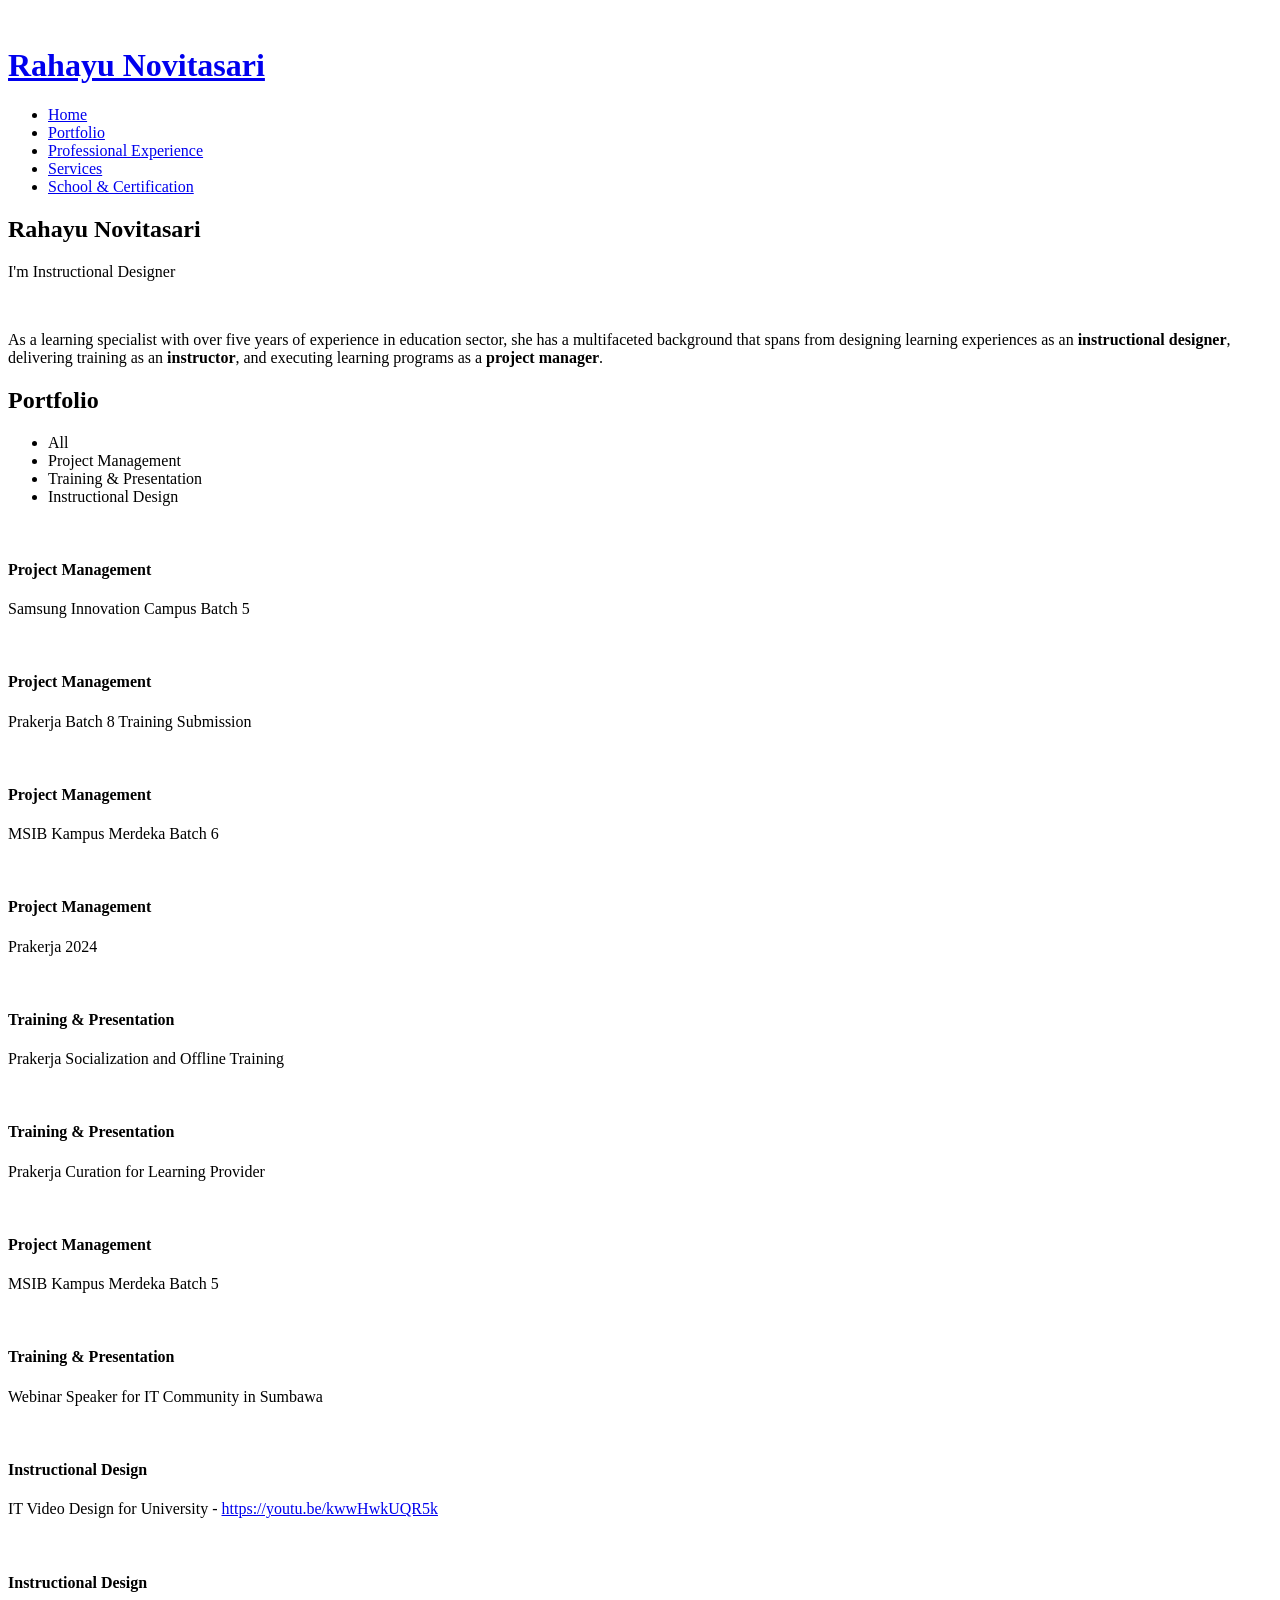
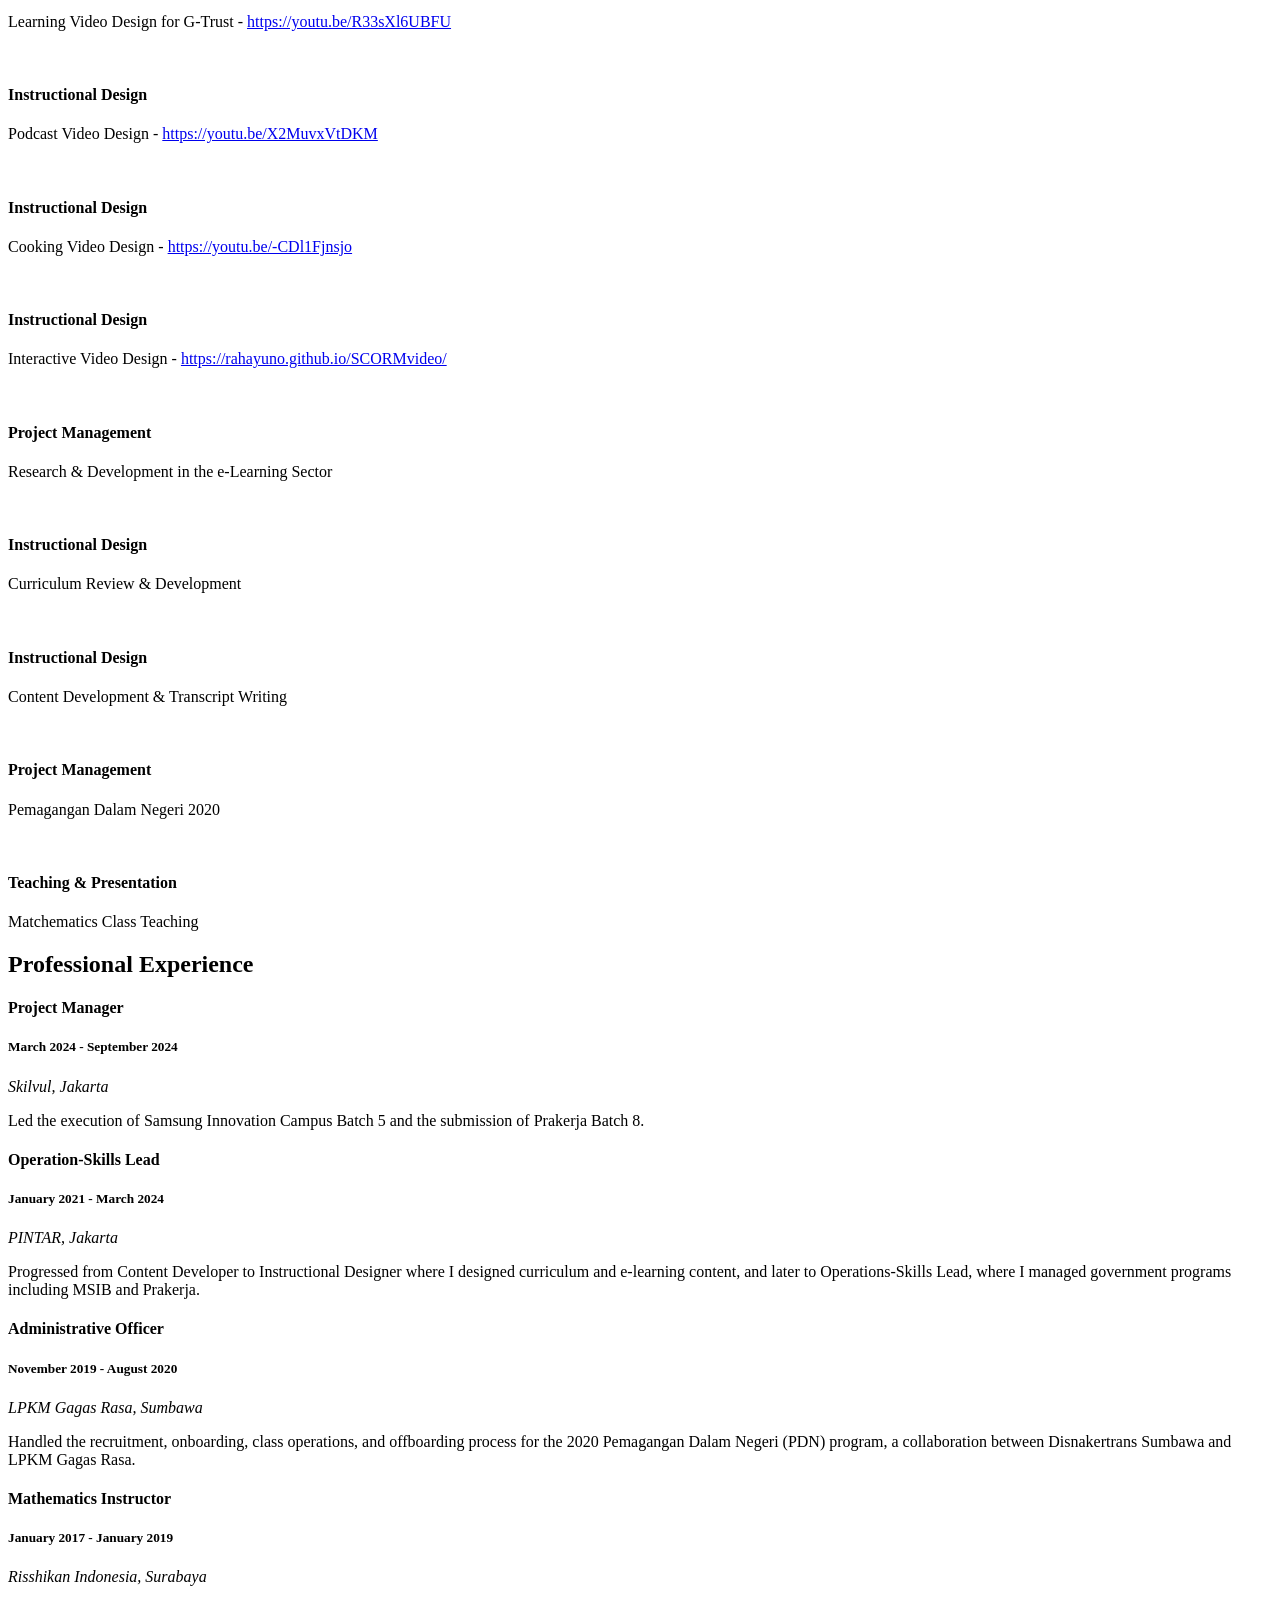
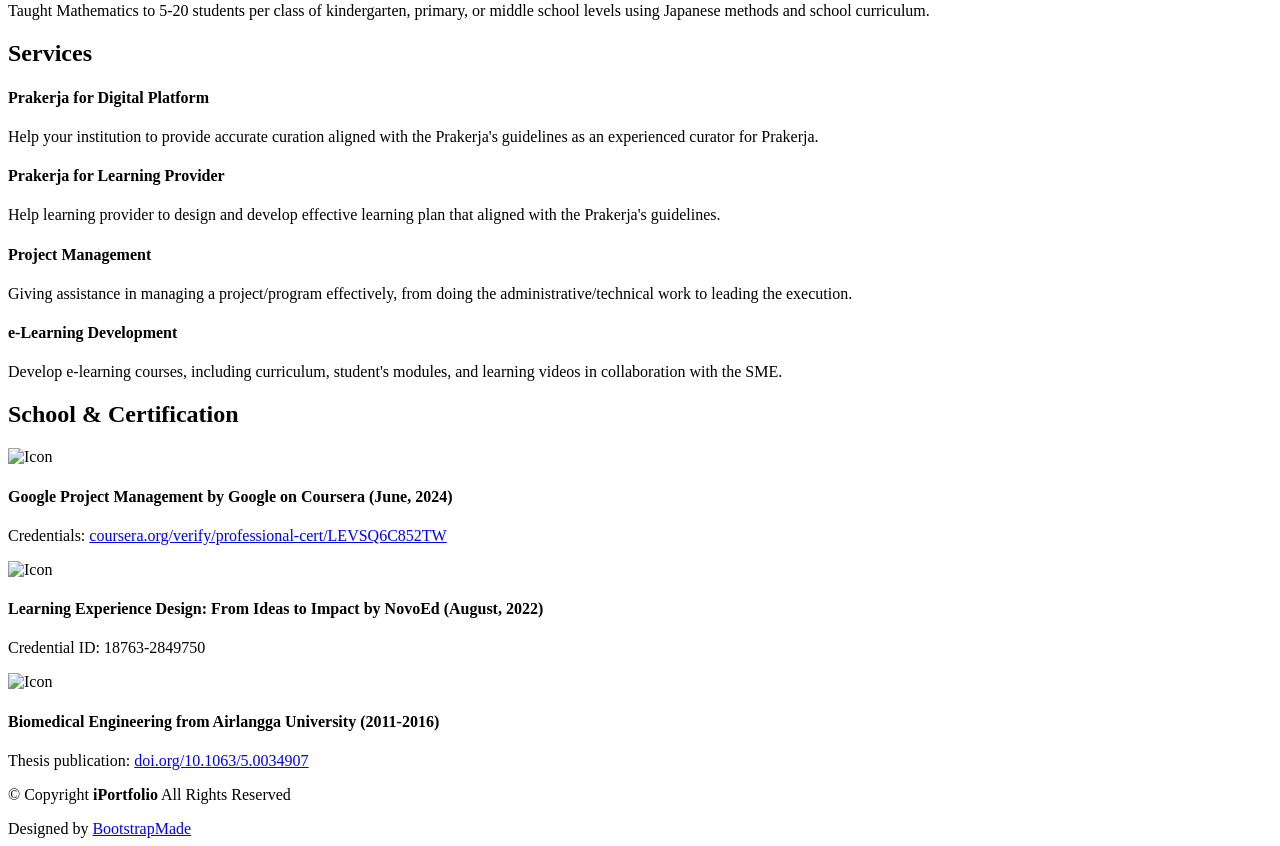
==== index.html @ ce53a134 "Add files via upload" ====
<!DOCTYPE html>
<html lang="en">

<head>
  <meta charset="utf-8">
  <meta content="width=device-width, initial-scale=1.0" name="viewport">
  <title>Portfolio</title>
  <meta content="" name="description">
  <meta content="" name="keywords">

  <!-- Favicons -->
  <link href="assets/img/R.png" rel="icon">
  <!--<link href="assets/img/apple-touch-icon.png" rel="apple-touch-icon">-->

  <!-- Fonts -->
  <link href="https://fonts.googleapis.com" rel="preconnect">
  <link href="https://fonts.gstatic.com" rel="preconnect" crossorigin>
  <link href="https://fonts.googleapis.com/css2?family=Roboto:ital,wght@0,100;0,300;0,400;0,500;0,700;0,900;1,100;1,300;1,400;1,500;1,700;1,900&family=Poppins:ital,wght@0,100;0,200;0,300;0,400;0,500;0,600;0,700;0,800;0,900;1,100;1,200;1,300;1,400;1,500;1,600;1,700;1,800;1,900&family=Raleway:ital,wght@0,100;0,200;0,300;0,400;0,500;0,600;0,700;0,800;0,900;1,100;1,200;1,300;1,400;1,500;1,600;1,700;1,800;1,900&display=swap" rel="stylesheet">

  <!-- Vendor CSS Files -->
  <link href="assets/vendor/bootstrap/css/bootstrap.min.css" rel="stylesheet">
  <link href="assets/vendor/bootstrap-icons/bootstrap-icons.css" rel="stylesheet">
  <link href="assets/vendor/aos/aos.css" rel="stylesheet">
  <link href="assets/vendor/glightbox/css/glightbox.min.css" rel="stylesheet">
  <link href="assets/vendor/swiper/swiper-bundle.min.css" rel="stylesheet">

  <!-- Main CSS File -->
  <link href="assets/css/main.css" rel="stylesheet">

  <!-- =======================================================
  * Template Name: iPortfolio
  * Template URL: https://bootstrapmade.com/iportfolio-bootstrap-portfolio-websites-template/
  * Updated: Jun 29 2024 with Bootstrap v5.3.3
  * Author: BootstrapMade.com
  * License: https://bootstrapmade.com/license/
  ======================================================== -->
</head>

<body class="index-page">

  <header id="header" class="header dark-background d-flex flex-column">
    <i class="header-toggle d-xl-none bi bi-list"></i>

    <div class="profile-img">
      <img src="assets/img/PP.png" alt="" class="img-fluid rounded-circle">
    </div>

    <a href="index.html" class="logo d-flex align-items-center justify-content-center">
      <!-- Uncomment the line below if you also wish to use an image logo -->
      <!-- <img src="assets/img/logo.png" alt=""> -->
      <h1 class="sitename">Rahayu Novitasari</h1>
    </a>

    <div class="social-links text-center">
      <a href="https://www.linkedin.com/in/rahayuno/" class="linkedin" target="_blank"><i class="bi bi-linkedin"></i></a>
      <a href="mailto:rhayunovita@gmail.com" target="_blank" class="google-plus"><i class="bi bi-envelope"></i></a>
      <a href="https://wa.me/6285330031030" target="_blank" class="linkedin"><i class="bi bi-whatsapp"></i></a>
    </div>

    <nav id="navmenu" class="navmenu">
      <ul>
        <li><a href="#hero" class="active"><i class="bi bi-house navicon"></i>Home</a></li>
        <li><a href="#portfolio"><i class="bi bi-images navicon"></i> Portfolio</a></li>
        <li><a href="#experience"><i class="bi bi-file-earmark-text navicon"></i> Professional Experience</a></li>
        <li><a href="#services"><i class="bi bi-hdd-stack navicon"></i> Services</a></li>
        <li><a href="#school"><i class="bi bi-book navicon"></i> School & Certification</a></li>
      </ul>
    </nav>

  </header>

  <main class="main">

    <!-- Hero Section -->
    <section id="hero" class="hero section light-background">

      <!--<img src="assets/img/hero-bg.jpg" alt="" data-aos="fade-in" class="">-->

      <div class="container" data-aos="fade-up" data-aos-delay="100">
        <h2>Rahayu Novitasari</h2>
        <p>I'm <span class="typed" data-typed-items="Instructional Designer, Instructor, Project Manager">Instructional Designer</span><span class="typed-cursor typed-cursor--blink" aria-hidden="true"></span><span class="typed-cursor typed-cursor--blink" aria-hidden="true"></span></p><br>
        <p>As a learning specialist with over five years of experience in education sector, she has a multifaceted background that spans from designing learning experiences as an <b>instructional designer</b>, delivering training as an <b>instructor</b>, and executing learning programs as a <b>project manager</b>.</p>
      </div>

    </section><!-- /Hero Section -->

    <!-- Portfolio Section -->
    <section id="portfolio" class="portfolio section">

      <!-- Section Title -->
      <div class="container section-title">
        <h2>Portfolio</h2>
        <!--<p>Magnam dolores commodi suscipit. Necessitatibus eius consequatur ex aliquid fuga eum quidem. Sit sint consectetur velit. Quisquam quos quisquam cupiditate. Et nemo qui impedit suscipit alias ea. Quia fugiat sit in iste officiis commodi quidem hic quas.</p>
      </div>!-- End Section Title -->

      <div class="container">

        <div class="isotope-layout" data-default-filter="*" data-layout="masonry" data-sort="original-order">

          <ul class="portfolio-filters isotope-filters">
            <li data-filter="*" class="filter-active">All</li>
            <li data-filter=".filter-PM">Project Management</li>
            <li data-filter=".filter-tnp">Training & Presentation</li>
            <li data-filter=".filter-ID">Instructional Design</li>
          </ul><!-- End Portfolio Filters -->

          <div class="row gy-4 isotope-container">

            <div class="col-lg-4 col-md-6 portfolio-item isotope-item filter-PM">
              <div class="portfolio-content h-100">
                <img src="assets/img/portfolio/SIC.jpeg" class="img-fluid" alt="">
                <div class="portfolio-info">
                  <h4>Project Management</h4>
                  <p>Samsung Innovation Campus Batch 5</p>
                  <a href="assets/img/portfolio/SIC.jpeg" title="Led a team of 5 to execute the program for 4076 participants from High School and University categories in the Samsung Innovation Campus Batch 5 (2023/2024) program. Achieved 84.2%/50% operational outcomes and 42.9%/40% educational outcomes, meeting Samsung Electronics Indonesia's KPIs." data-gallery="portfolio-gallery-PM" class="glightbox preview-link"><i class="bi bi-zoom-in"></i></a>
                  <!--<a href="portfolio-details.html" title="More Details" class="details-link"><i class="bi bi-link-45deg"></i></a>-->
                </div>
              </div>
            </div><!-- End Portfolio Item -->

            <div class="col-lg-4 col-md-6 portfolio-item isotope-item filter-PM">
              <div class="portfolio-content h-100">
                <img src="assets/img/portfolio/Prakerja8.jpg" class="img-fluid" alt="">
                <div class="portfolio-info">
                  <h4>Project Management</h4>
                  <p>Prakerja Batch 8 Training Submission</p>
                  <a href="assets/img/portfolio/Prakerja8.jpg" title="Led a team of 4 in creating training documents aligned with Prakerja's standards. Successfully secured recommendation status from PMO Prakerja for our training submission in Batch 8 (2024)." data-gallery="portfolio-gallery-PM" class="glightbox preview-link"><i class="bi bi-zoom-in"></i></a>
                  <!--<a href="portfolio-details.html" title="More Details" class="details-link"><i class="bi bi-link-45deg"></i></a>-->
                </div>
              </div>
            </div><!-- End Portfolio Item -->

            <div class="col-lg-4 col-md-6 portfolio-item isotope-item filter-PM">
              <div class="portfolio-content h-100">
                <img src="assets/img/portfolio/MSIB6.jpg" class="img-fluid" alt="">
                <div class="portfolio-info">
                  <h4>Project Management</h4>
                  <p>MSIB Kampus Merdeka Batch 6</p>
                  <a href="assets/img/portfolio/MSIB6.jpg" title="Handled the recruitment process for Pintarship and Tech Garage program of MSIB6 (2024), resulting in the hiring of 50 students for Pintarship program and 178 students for Tech Garage program." data-gallery="portfolio-gallery-PM" class="glightbox preview-link"><i class="bi bi-zoom-in"></i></a>
                  <!--<a href="portfolio-details.html" title="More Details" class="details-link"><i class="bi bi-link-45deg"></i></a>-->
                </div>
              </div>
            </div><!-- End Portfolio Item -->

            <div class="col-lg-4 col-md-6 portfolio-item isotope-item filter-PM">
              <div class="portfolio-content h-100">
                <img src="assets/img/portfolio/PrakerjaDP.jpg" class="img-fluid" alt="">
                <div class="portfolio-info">
                  <h4>Project Management</h4>
                  <p>Prakerja 2024</p>
                  <a href="assets/img/portfolio/PrakerjaDP.jpg" title="Led the Prakerja team in PINTAR as digital platform and oversaw the preparation for Prakerja 2024 while regularly giving socialization to the learning providers and prospective participants." data-gallery="portfolio-gallery-PM" class="glightbox preview-link"><i class="bi bi-zoom-in"></i></a>
                  <!--<a href="portfolio-details.html" title="More Details" class="details-link"><i class="bi bi-link-45deg"></i></a>-->
                </div>
              </div>
            </div><!-- End Portfolio Item -->

            <div class="col-lg-4 col-md-6 portfolio-item isotope-item filter-tnp">
              <div class="portfolio-content h-100">
                <img src="assets/img/portfolio/PrakerjaMks.jpeg" class="img-fluid" alt="">
                <div class="portfolio-info">
                  <h4>Training & Presentation</h4>
                  <p>Prakerja Socialization and Offline Training</p>
                  <a href="assets/img/portfolio/PrakerjaMks.jpeg" title="Represented PINTAR in giving Prakerja socialization for the perspective participants and Prakerja training for the learning providers in Makassar." data-gallery="portfolio-gallery-tnp" class="glightbox preview-link"><i class="bi bi-zoom-in"></i></a>
                  <!--<a href="portfolio-details.html" title="More Details" class="details-link"><i class="bi bi-link-45deg"></i></a>-->
                </div>
              </div>
            </div><!-- End Portfolio Item -->

            <div class="col-lg-4 col-md-6 portfolio-item isotope-item filter-tnp">
              <div class="portfolio-content h-100">
                <img src="assets/img/portfolio/kurasiPrakerja.png" class="img-fluid" alt="">
                <div class="portfolio-info">
                  <h4>Training & Presentation</h4>
                  <p>Prakerja Curation for Learning Provider</p>
                  <a href="assets/img/portfolio/kurasiPrakerja.png" title="Led the curation team at PINTAR while giving regular assistance to the learning providers to land their courses in Prakerja ecosystem." data-gallery="portfolio-gallery-tnp" class="glightbox preview-link"><i class="bi bi-zoom-in"></i></a>
                  <!--<a href="portfolio-details.html" title="More Details" class="details-link"><i class="bi bi-link-45deg"></i></a>-->
                </div>
              </div>
            </div><!-- End Portfolio Item -->

            <div class="col-lg-4 col-md-6 portfolio-item isotope-item filter-PM">
              <div class="portfolio-content h-100">
                <img src="assets/img/portfolio/MSIB5.jpeg" class="img-fluid" alt="">
                <div class="portfolio-info">
                  <h4>Project Management</h4>
                  <p>MSIB Kampus Merdeka Batch 5</p>
                  <a href="assets/img/portfolio/MSIB5.jpeg" title="Managed the execution of Pintarship and Start-up Garage program of MSIB5, resulting in the 80% satisfaction for Pintarship program and 20 startup ideas pitched to the VCs in Start-up Garage program." data-gallery="portfolio-gallery-PM" class="glightbox preview-link"><i class="bi bi-zoom-in"></i></a>
                  <!--<a href="portfolio-details.html" title="More Details" class="details-link"><i class="bi bi-link-45deg"></i></a>-->
                </div>
              </div>
            </div><!-- End Portfolio Item -->

            <div class="col-lg-4 col-md-6 portfolio-item isotope-item filter-tnp">
              <div class="portfolio-content h-100">
                <img src="assets/img/portfolio/DigitalSkills.png" class="img-fluid" alt="">
                <div class="portfolio-info">
                  <h4>Training & Presentation</h4>
                  <p>Webinar Speaker for IT Community in Sumbawa</p>
                  <a href="assets/img/portfolio/DigitalSkills.png" title="Gave socialization for the young people in Sumbawa about AMMAN's digital scolarship as a member of IT community in Sumbawa and an employee of PINTAR." data-gallery="portfolio-gallery-tnp" class="glightbox preview-link"><i class="bi bi-zoom-in"></i></a>
                  <!--<a href="portfolio-details.html" title="More Details" class="details-link"><i class="bi bi-link-45deg"></i></a>-->
                </div>
              </div>
            </div><!-- End Portfolio Item -->

            <div class="col-lg-4 col-md-6 portfolio-item isotope-item filter-ID">
              <div class="portfolio-content h-100">
                <img src="assets/img/portfolio/video1.PNG" class="img-fluid" alt="">
                <div class="portfolio-info">
                  <h4>Instructional Design</h4>
                  <p>IT Video Design for University - <a href="https://youtu.be/kwwHwkUQR5k" target="_blank">https://youtu.be/kwwHwkUQR5k</a></p>
                  <a href="assets/img/portfolio/video1.PNG" title="Developed learning contents in IT category for blended learning program in university, using animation style for the video design." data-gallery="portfolio-gallery-ID" class="glightbox preview-link"><i class="bi bi-zoom-in"></i></a>
                  <!--<a href="https://youtu.be/kwwHwkUQR5k" title="More Details" class="details-link" target="_blank"><i class="bi bi-link-45deg"></i></a>-->
                </div>
              </div>
            </div><!-- End Portfolio Item -->

            <div class="col-lg-4 col-md-6 portfolio-item isotope-item filter-ID">
              <div class="portfolio-content h-100">
                <img src="assets/img/portfolio/video2.PNG" class="img-fluid" alt="">
                <div class="portfolio-info">
                  <h4>Instructional Design</h4>
                  <p>Learning Video Design for G-Trust - <a href="https://youtu.be/R33sXl6UBFU" target="_blank">https://youtu.be/R33sXl6UBFU</a></p>
                  <a href="assets/img/portfolio/video2.PNG" title="Developed learning contents in general category for G-Trust Learning as our client, using animation style for the video design." data-gallery="portfolio-gallery-ID" class="glightbox preview-link"><i class="bi bi-zoom-in"></i></a>
                  <!--<a href="https://youtu.be/kwwHwkUQR5k" title="More Details" class="details-link" target="_blank"><i class="bi bi-link-45deg"></i></a>-->
                </div>
              </div>
            </div><!-- End Portfolio Item -->

            <div class="col-lg-4 col-md-6 portfolio-item isotope-item filter-ID">
              <div class="portfolio-content h-100">
                <img src="assets/img/portfolio/video3.PNG" class="img-fluid" alt="">
                <div class="portfolio-info">
                  <h4>Instructional Design</h4>
                  <p>Podcast Video Design - <a href="https://youtu.be/X2MuvxVtDKM" target="_blank">https://youtu.be/X2MuvxVtDKM</a></p>
                  <a href="assets/img/portfolio/video3.PNG" title="Developed learning contents in IT category for blended learning program in university, using podcast style for the video design." data-gallery="portfolio-gallery-ID" class="glightbox preview-link"><i class="bi bi-zoom-in"></i></a>
                  <!--<a href="https://youtu.be/kwwHwkUQR5k" title="More Details" class="details-link" target="_blank"><i class="bi bi-link-45deg"></i></a>-->
                </div>
              </div>
            </div><!-- End Portfolio Item -->

            <div class="col-lg-4 col-md-6 portfolio-item isotope-item filter-ID">
              <div class="portfolio-content h-100">
                <img src="assets/img/portfolio/video4.PNG" class="img-fluid" alt="">
                <div class="portfolio-info">
                  <h4>Instructional Design</h4>
                  <p>Cooking Video Design - <a href="https://youtu.be/-CDl1Fjnsjo" target="_blank">https://youtu.be/-CDl1Fjnsjo</a></p>
                  <a href="assets/img/portfolio/video4.PNG" title="Developed cooking video for the training program from Chef Fajar Alam, using tutorial style." data-gallery="portfolio-gallery-ID" class="glightbox preview-link"><i class="bi bi-zoom-in"></i></a>
                  <!--<a href="https://youtu.be/kwwHwkUQR5k" title="More Details" class="details-link" target="_blank"><i class="bi bi-link-45deg"></i></a>-->
                </div>
              </div>
            </div><!-- End Portfolio Item -->

            <div class="col-lg-4 col-md-6 portfolio-item isotope-item filter-ID">
              <div class="portfolio-content h-100">
                <img src="assets/img/portfolio/video5.PNG" class="img-fluid" alt="">
                <div class="portfolio-info">
                  <h4>Instructional Design</h4>
                  <p>Interactive Video Design - <a href="https://rahayuno.github.io/SCORMvideo/" target="_blank">https://rahayuno.github.io/SCORMvideo/</a></p>
                  <a href="assets/img/portfolio/video5.PNG" title="Developed economic subject with lecture style and interactive mode (pop-up question) for blended learning program in university." data-gallery="portfolio-gallery-ID" class="glightbox preview-link"><i class="bi bi-zoom-in"></i></a>
                  <!--<a href="https://youtu.be/kwwHwkUQR5k" title="More Details" class="details-link" target="_blank"><i class="bi bi-link-45deg"></i></a>-->
                </div>
              </div>
            </div><!-- End Portfolio Item -->

            <div class="col-lg-4 col-md-6 portfolio-item isotope-item filter-PM">
              <div class="portfolio-content h-100">
                <img src="assets/img/portfolio/RnD.png" class="img-fluid" alt="">
                <div class="portfolio-info">
                  <h4>Project Management</h4>
                  <p>Research & Development in the e-Learning Sector</p>
                  <a href="assets/img/portfolio/RnD.png" title="Led a team of 4 for special project research and development in learning department of PINTAR (2022). By the end of the project, we already conducted various research about LMS development matrix, trend in edtech industry, local and global edtech business, types of e-learning video, and e-learning authoring tools." data-gallery="portfolio-gallery-PM" class="glightbox preview-link"><i class="bi bi-zoom-in"></i></a>
                  <!--<a href="https://youtu.be/kwwHwkUQR5k" title="More Details" class="details-link" target="_blank"><i class="bi bi-link-45deg"></i></a>-->
                </div>
              </div>
            </div><!-- End Portfolio Item -->

            <div class="col-lg-4 col-md-6 portfolio-item isotope-item filter-ID">
              <div class="portfolio-content h-100">
                <img src="assets/img/portfolio/curriculumdesgn.png" class="img-fluid" alt="">
                <div class="portfolio-info">
                  <h4>Instructional Design</h4>
                  <p>Curriculum Review & Development</p>
                  <a href="assets/img/portfolio/curriculumdesgn.png" title="In charged of the development of various courses for college students that involves creating design documents, mapping contents, and conseptualizing course formats with the Subject Matter Expert (SME)." data-gallery="portfolio-gallery-ID" class="glightbox preview-link"><i class="bi bi-zoom-in"></i></a>
                  <!--<a href="https://youtu.be/kwwHwkUQR5k" title="More Details" class="details-link" target="_blank"><i class="bi bi-link-45deg"></i></a>-->
                </div>
              </div>
            </div><!-- End Portfolio Item -->

            <div class="col-lg-4 col-md-6 portfolio-item isotope-item filter-ID">
              <div class="portfolio-content h-100">
                <img src="assets/img/portfolio/kelasberbagi.png" class="img-fluid" alt="">
                <div class="portfolio-info">
                  <h4>Instructional Design</h4>
                  <p>Content Development & Transcript Writing</p>
                  <a href="assets/img/portfolio/kelasberbagi.png" title="While working as a freelance content writer for Kelas Berbagi in 2020, my responsibilities included performed research to write on given topic, developed presentation materials, and wrote transcripts for the narrators to present the topics." data-gallery="portfolio-gallery-ID" class="glightbox preview-link"><i class="bi bi-zoom-in"></i></a>
                  <!--<a href="https://youtu.be/kwwHwkUQR5k" title="More Details" class="details-link" target="_blank"><i class="bi bi-link-45deg"></i></a>-->
                </div>
              </div>
            </div><!-- End Portfolio Item -->

            <div class="col-lg-4 col-md-6 portfolio-item isotope-item filter-PM">
              <div class="portfolio-content h-100">
                <img src="assets/img/portfolio/gasa.jpg" class="img-fluid" alt="">
                <div class="portfolio-info">
                  <h4>Project Management</h4>
                  <p>Pemagangan Dalam Negeri 2020</p>
                  <a href="assets/img/portfolio/gasa.jpg" title="Helped in managing the recruitment, onboarding, class operations, and offboarding process for the 2020 Pemagangan Dalam Negeri (PDN) program. Also was entrusted to teach Microsoft Office in the PDN program (2020), a collaboration between Disnakertrans Sumbawa and LPKM Gagas Rasa." data-gallery="portfolio-gallery-PM" class="glightbox preview-link"><i class="bi bi-zoom-in"></i></a>
                  <!--<a href="portfolio-details.html" title="More Details" class="details-link"><i class="bi bi-link-45deg"></i></a>-->
                </div>
              </div>
            </div><!-- End Portfolio Item -->

            <div class="col-lg-4 col-md-6 portfolio-item isotope-item filter-tnp">
              <div class="portfolio-content h-100">
                <img src="assets/img/portfolio/risshikan.png" class="img-fluid" alt="">
                <div class="portfolio-info">
                  <h4>Teaching & Presentation</h4>
                  <p>Matchematics Class Teaching</p>
                  <a href="assets/img/portfolio/risshikan.png" title="Taught Mathematics in the class of elementary students." data-gallery="portfolio-gallery-tnp" class="glightbox preview-link"><i class="bi bi-zoom-in"></i></a>
                  <!--<a href="https://youtu.be/kwwHwkUQR5k" title="More Details" class="details-link" target="_blank"><i class="bi bi-link-45deg"></i></a>-->
                </div>
              </div>
            </div><!-- End Portfolio Item -->

          </div><!-- End Portfolio Container -->

        </div>

      </div>

    </section><!-- /Portfolio Section -->

    <!-- Resume Section -->
    <section id="experience" class="resume section light-background">

      <!-- Section Title -->
      <div class="container section-title">
        <h2>Professional Experience</h2>
      </div><!-- End Section Title -->

      <div class="container">

        <div class="row">

          <div class="container section-title">
            <!--<h3 class="resume-title">Professional Experience</h3>-->
            <div class="resume-item">
              <h4>Project Manager</h4>
              <h5>March 2024 - September 2024</h5>
              <p><em>Skilvul, Jakarta </em></p>
              <p>Led the execution of Samsung Innovation Campus Batch 5 and the submission of Prakerja Batch 8.</p>
            </div><!-- Edn Resume Item -->

            <div class="resume-item">
              <h4>Operation-Skills Lead</h4>
              <h5>January 2021 - March 2024</h5>
              <p><em>PINTAR, Jakarta</em></p>
              <p>Progressed from Content Developer to Instructional Designer where I designed curriculum and e-learning content, and later to Operations-Skills Lead, where I managed government programs including MSIB and Prakerja.</p>
            </div><!-- Edn Resume Item -->

            <div class="resume-item">
              <h4>Administrative Officer</h4>
              <h5>November 2019 - August 2020</h5>
              <p><em>LPKM Gagas Rasa, Sumbawa</em></p>
              <p>Handled the recruitment, onboarding, class operations, and offboarding process for the 2020 Pemagangan Dalam Negeri (PDN) program, a collaboration between Disnakertrans Sumbawa and LPKM Gagas Rasa.</p>
            </div><!-- Edn Resume Item -->

            <div class="resume-item">
              <h4>Mathematics Instructor</h4>
              <h5>January 2017 - January 2019</h5>
              <p><em>Risshikan Indonesia, Surabaya</em></p>
              <p>Taught Mathematics to 5-20 students per class of kindergarten, primary, or middle school levels using Japanese methods and school curriculum.</p>
            </div><!-- Edn Resume Item -->

          </div>

        </div>

      </div>

    </section><!-- /Resume Section -->

    <!-- Services Section -->
    <section id="services" class="services section">

      <!-- Section Title -->
      <div class="container section-title">
        <h2>Services</h2>
      </div><!-- End Section Title -->

      <div class="container">

        <div class="row gy-6">

          <div class="col-lg-6 col-md-6 service-item d-flex">
            <div class="icon flex-shrink-0"><i class="bi bi-briefcase"></i></div>
            <div>
              <h4 class="title"><a class="stretched-link">Prakerja for Digital Platform</a></h4>
              <p class="description">Help your institution to provide accurate curation aligned with the Prakerja's guidelines as an experienced curator for Prakerja.</p>
            </div>
          </div>
          <!-- End Service Item -->

          <div class="col-lg-6 col-md-6 service-item d-flex">
            <div class="icon flex-shrink-0"><i class="bi bi-card-checklist"></i></div>
            <div>
              <h4 class="title"><a class="stretched-link">Prakerja for Learning Provider</a></h4>
              <p class="description">Help learning provider to design and develop effective learning plan that aligned with the Prakerja's guidelines.</p>
            </div>
          </div><!-- End Service Item -->

          <div class="col-lg-6 col-md-6 service-item d-flex">
            <div class="icon flex-shrink-0"><i class="bi bi-bar-chart"></i></div>
            <div>
              <h4 class="title"><a class="stretched-link">Project Management</a></h4>
              <p class="description">Giving assistance in managing a project/program effectively, from doing the administrative/technical work to leading the execution.</p>
            </div>
          </div><!-- End Service Item -->

          <div class="col-lg-6 col-md-6 service-item d-flex">
            <div class="icon flex-shrink-0"><i class="bi bi-binoculars"></i></div>
            <div>
              <h4 class="title"><a class="stretched-link">e-Learning Development</a></h4>
              <p class="description">Develop e-learning courses, including curriculum, student's modules, and learning videos in collaboration with the SME.</p>
            </div>
          </div><!-- End Service Item -->

        </div>

      </div>

    </section><!-- /Service Section -->

    <!-- School Section -->
    <section id="school" class="services section light-background">

      <!-- Section Title -->
      <div class="container section-title">
        <h2>School & Certification</h2>
      </div><!-- End Section Title -->

      <div class="container">

        <div class="row gy-6">

          <div class="col-lg-12 col-md-12 service-item d-flex">
            <div class="icon flex-shrink-0">
              <img src="assets/img/testimonials/cert1.png" alt="Icon" class="rounded-icon">
            </div>
            <div>
              <h4 class="title">Google Project Management by Google on Coursera (June, 2024)</h4>
              <p class="description">Credentials: <a href="https://coursera.org/verify/professional-cert/LEVSQ6C852TW" target="_blank">coursera.org/verify/professional-cert/LEVSQ6C852TW</a></p>
            </div>
          </div><!-- End School Item -->

          <div class="col-lg-12 col-md-12 service-item d-flex">
            <div class="icon flex-shrink-0">
              <img src="assets/img/testimonials/cert2.png" alt="Icon" class="rounded-icon">
            </div>
            <div>
              <h4 class="title">Learning Experience Design: From Ideas to Impact by NovoEd (August, 2022)</h4>
              <p class="description">Credential ID: 18763-2849750</p>
            </div>
          </div><!-- End School Item -->

          <div class="col-lg-12 col-md-12 service-item d-flex">
            <div class="icon flex-shrink-0">
              <img src="assets/img/testimonials/cert3.png" alt="Icon" class="rounded-icon">
            </div>
            <div>
              <h4 class="title">Biomedical Engineering from Airlangga University (2011-2016)</h4>
              <p class="description">Thesis publication: <a href="https://doi.org/10.1063/5.0034907" target="_blank">doi.org/10.1063/5.0034907</a></p>
            </div>
          </div><!-- End School Item -->

        </div>

      </div>

    </section><!-- /School Section -->

  </main>

  <footer id="footer" class="footer position-relative light-background">

    <div class="container">
      <div class="copyright text-center ">
        <p>© <span>Copyright</span> <strong class="px-1 sitename">iPortfolio</strong> <span>All Rights Reserved</span></p>
      </div>
      <div class="credits">
        <!-- All the links in the footer should remain intact. -->
        <!-- You can delete the links only if you've purchased the pro version. -->
        <!-- Licensing information: https://bootstrapmade.com/license/ -->
        <!-- Purchase the pro version with working PHP/AJAX contact form: [buy-url] -->
        Designed by <a href="https://bootstrapmade.com/">BootstrapMade</a>
      </div>
    </div>

  </footer>

  <!-- Scroll Top -->
  <a href="#" id="scroll-top" class="scroll-top d-flex align-items-center justify-content-center"><i class="bi bi-arrow-up-short"></i></a>

  <!-- Preloader -->
  <div id="preloader"></div>

  <!-- Vendor JS Files -->
  <script src="assets/vendor/bootstrap/js/bootstrap.bundle.min.js"></script>
  <script src="assets/vendor/php-email-form/validate.js"></script>
  <script src="assets/vendor/aos/aos.js"></script>
  <script src="assets/vendor/typed.js/typed.umd.js"></script>
  <script src="assets/vendor/purecounter/purecounter_vanilla.js"></script>
  <script src="assets/vendor/waypoints/noframework.waypoints.js"></script>
  <script src="assets/vendor/glightbox/js/glightbox.min.js"></script>
  <script src="assets/vendor/imagesloaded/imagesloaded.pkgd.min.js"></script>
  <script src="assets/vendor/isotope-layout/isotope.pkgd.min.js"></script>
  <script src="assets/vendor/swiper/swiper-bundle.min.js"></script>

  <!-- Main JS File -->
  <script src="assets/js/main.js"></script>

</body>

</html>
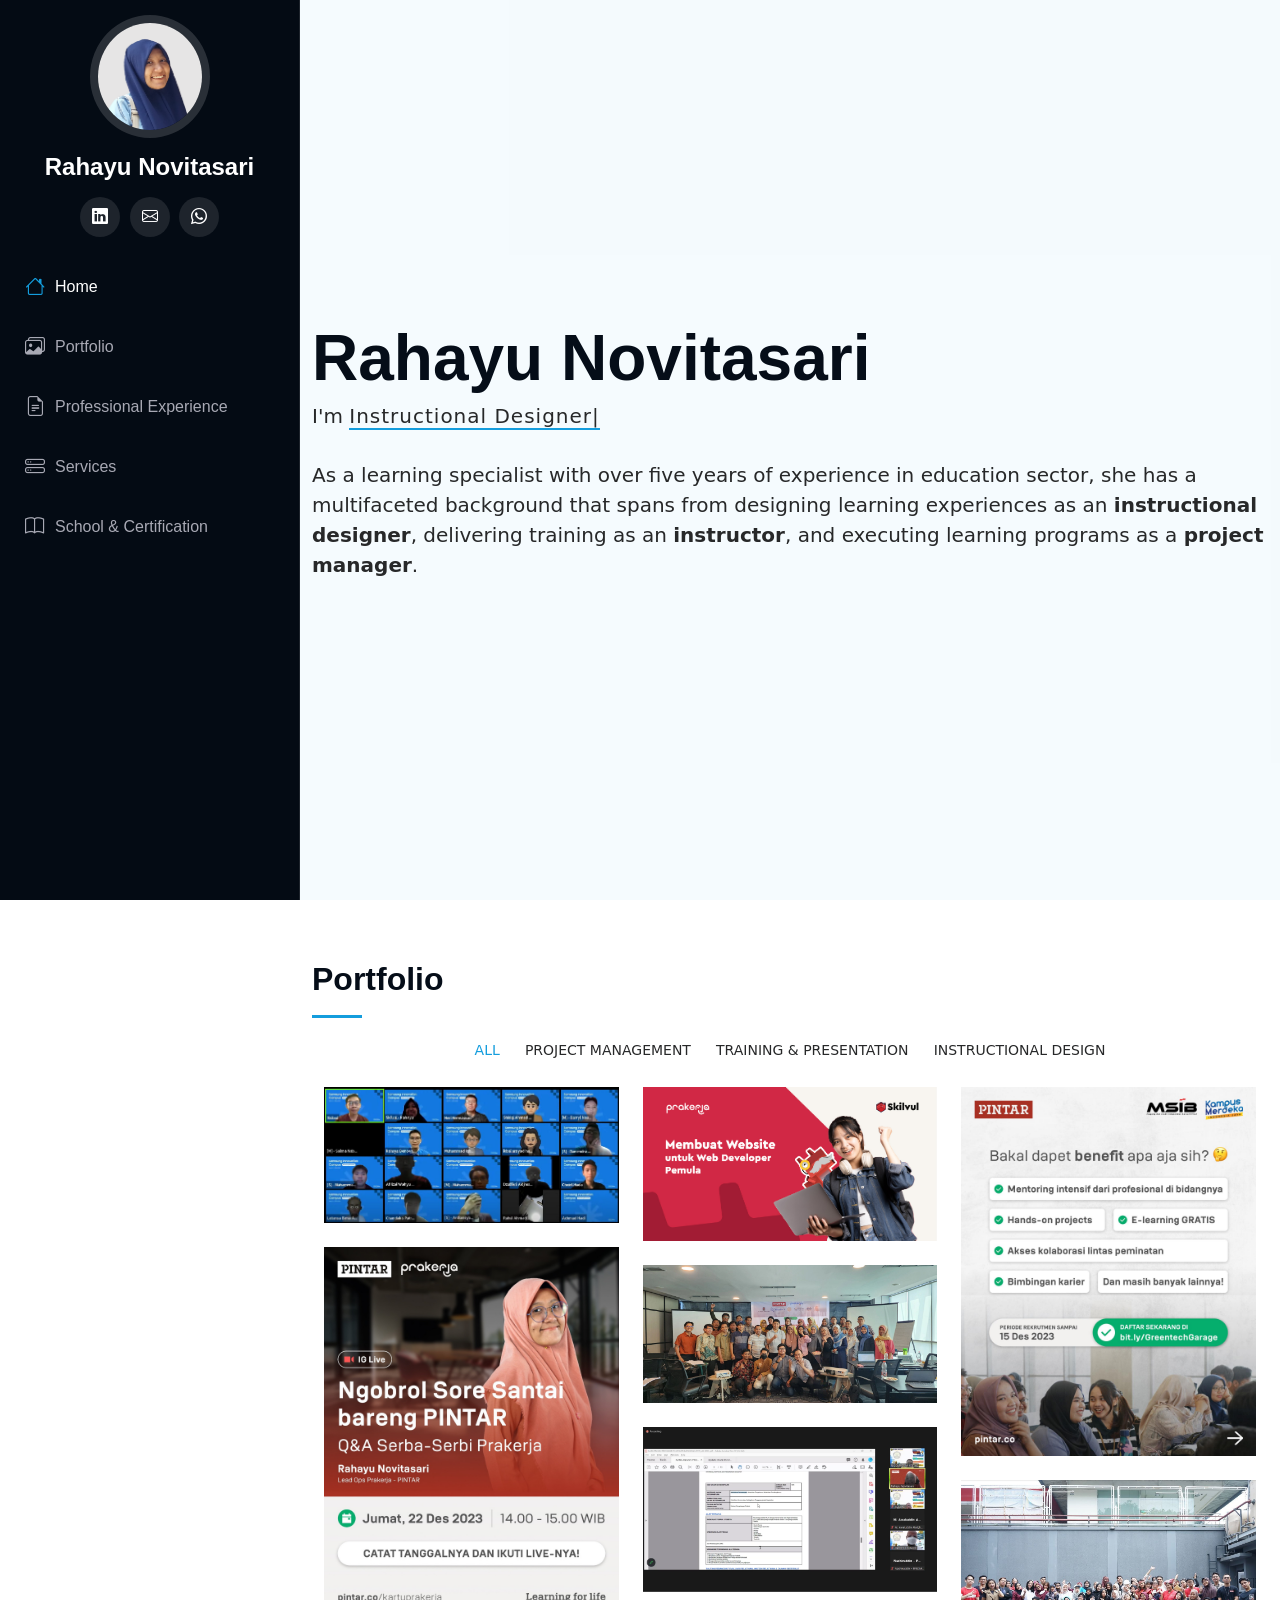
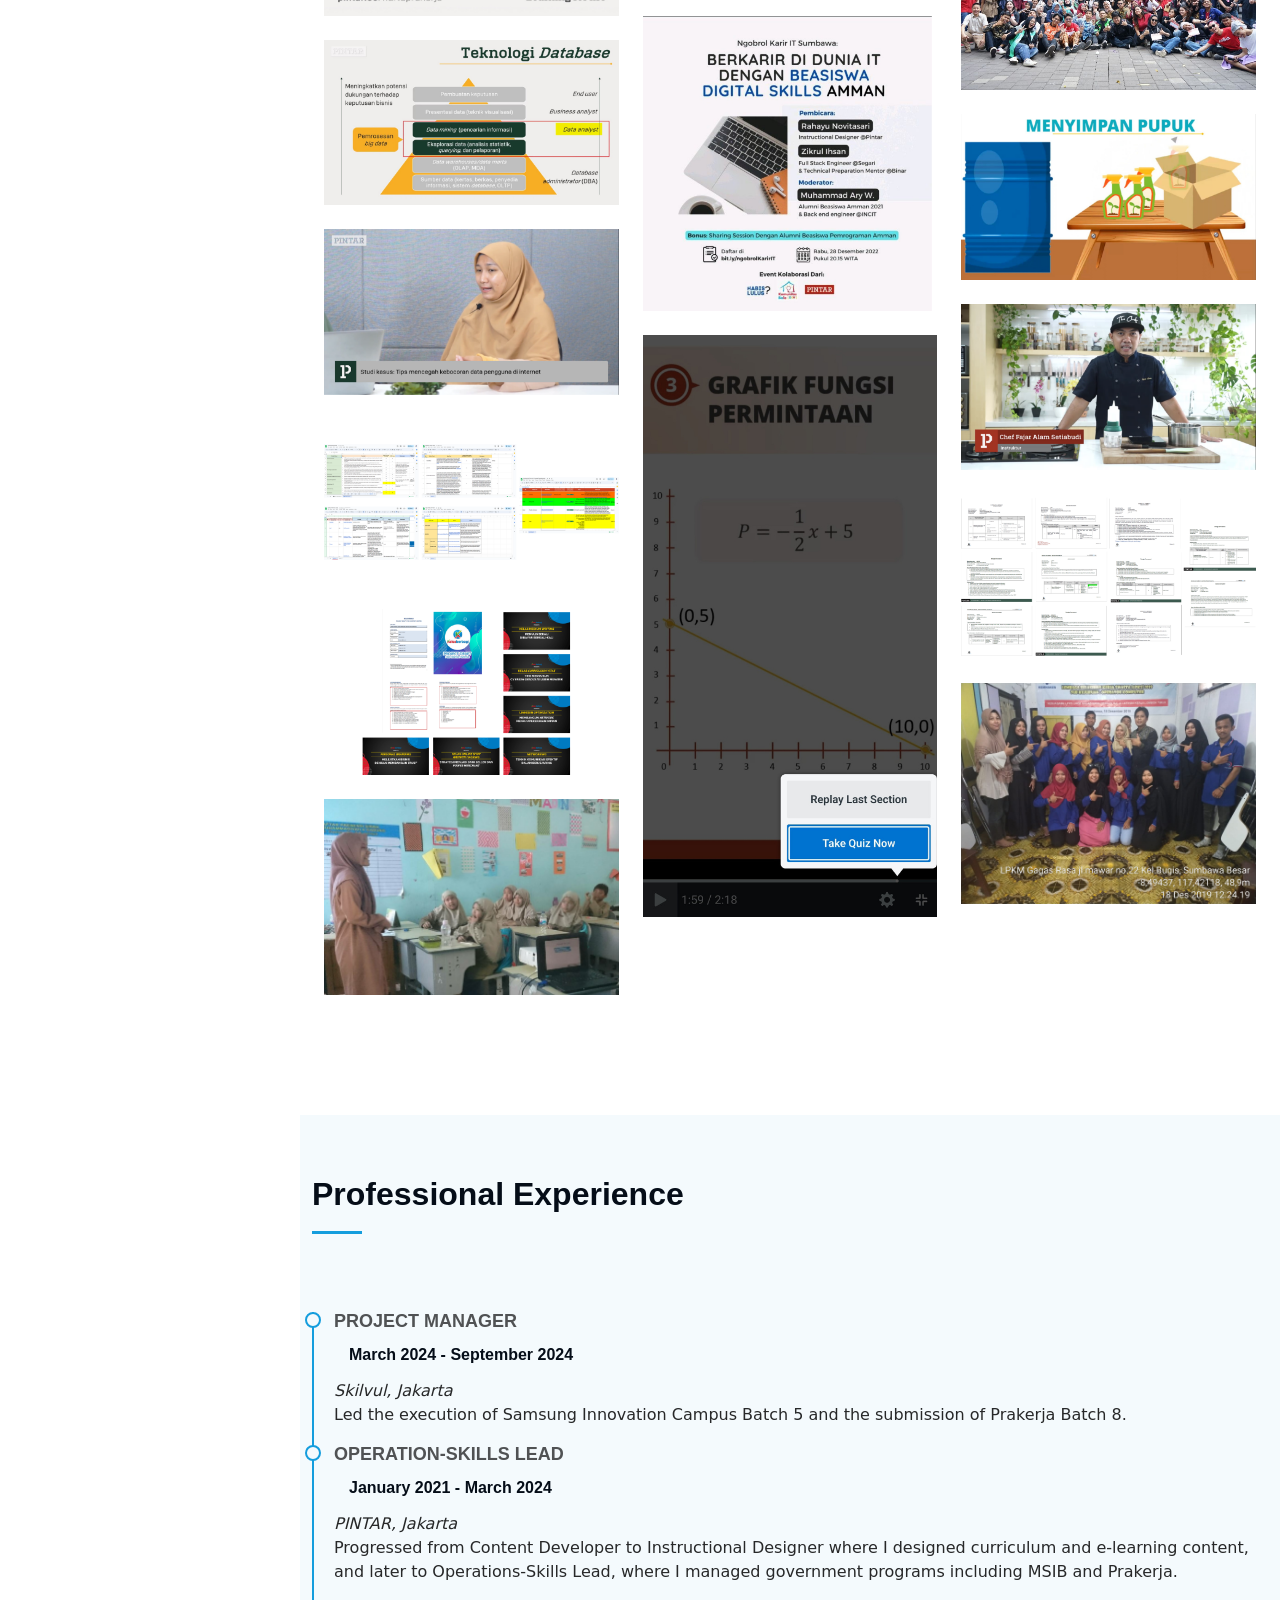
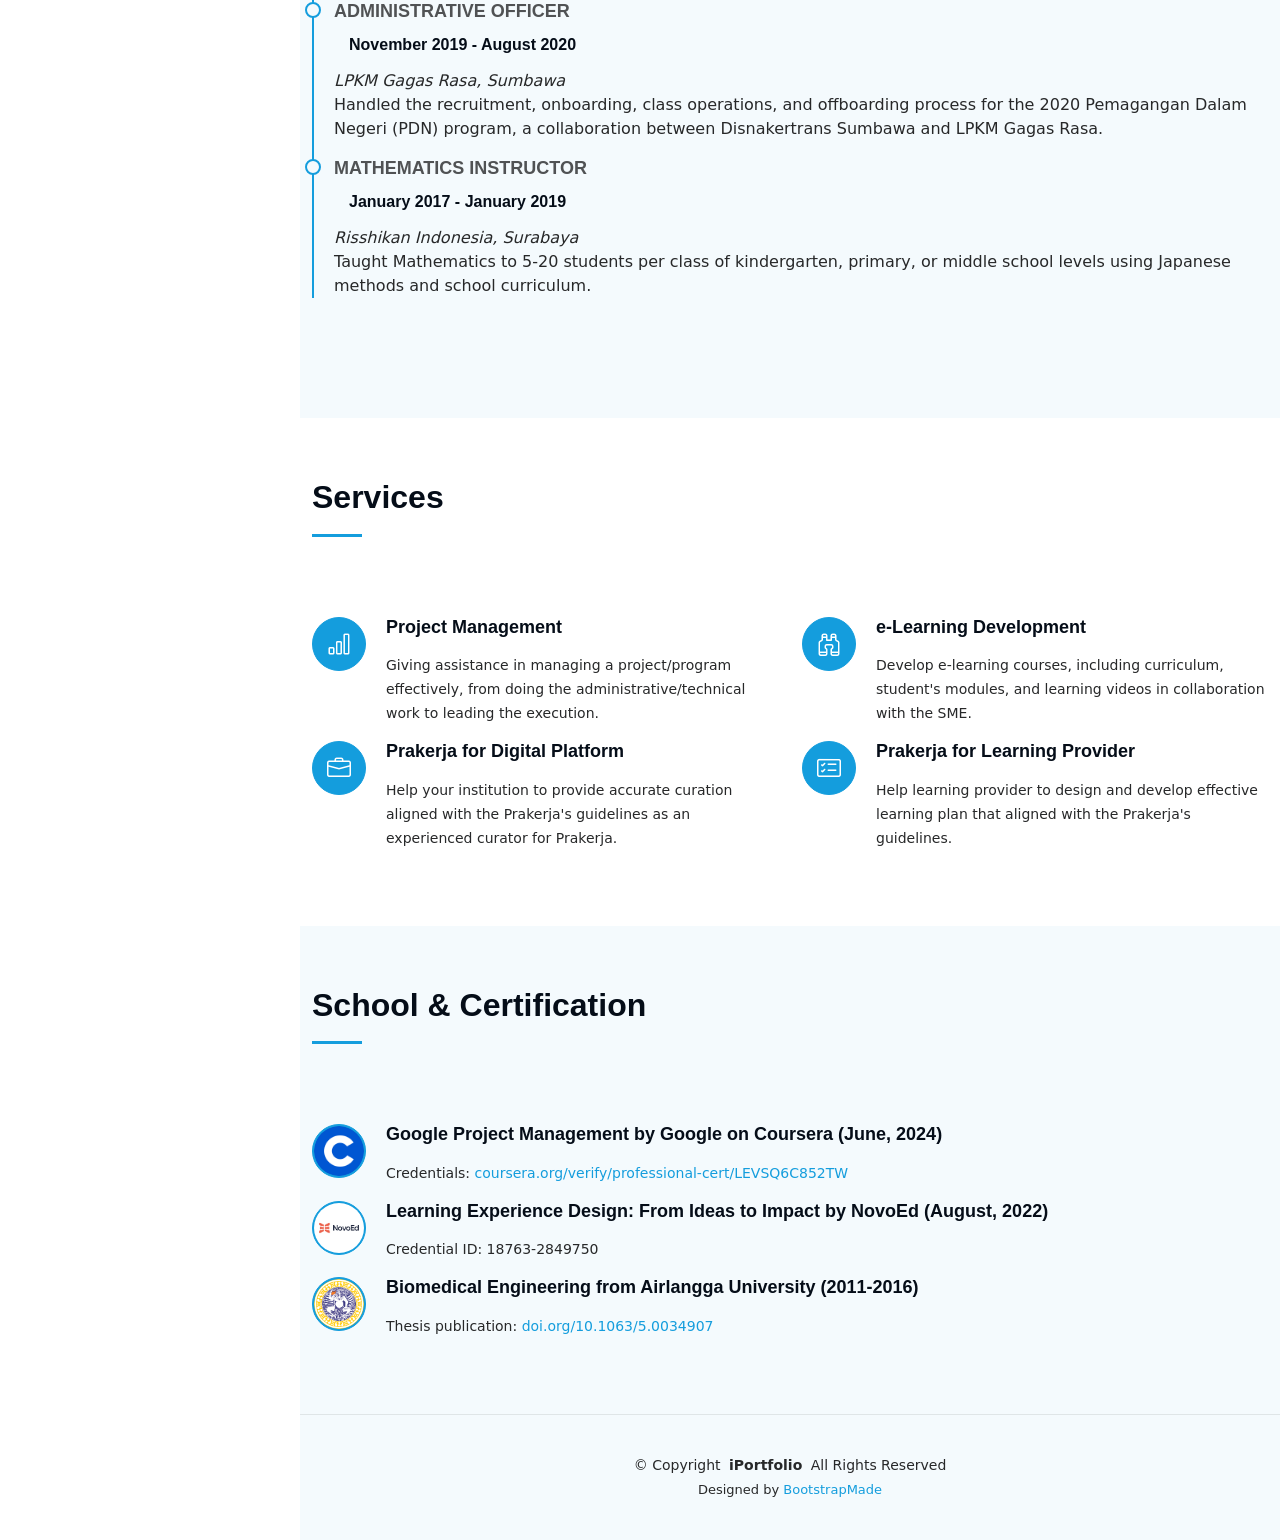
==== commit a655228a: "Update index.html" ====
--- a/index.html
+++ b/index.html
@@ -393,6 +393,22 @@
         <div class="row gy-6">
 
           <div class="col-lg-6 col-md-6 service-item d-flex">
+            <div class="icon flex-shrink-0"><i class="bi bi-bar-chart"></i></div>
+            <div>
+              <h4 class="title"><a class="stretched-link">Project Management</a></h4>
+              <p class="description">Giving assistance in managing a project/program effectively, from doing the administrative/technical work to leading the execution.</p>
+            </div>
+          </div><!-- End Service Item -->
+
+          <div class="col-lg-6 col-md-6 service-item d-flex">
+            <div class="icon flex-shrink-0"><i class="bi bi-binoculars"></i></div>
+            <div>
+              <h4 class="title"><a class="stretched-link">e-Learning Development</a></h4>
+              <p class="description">Develop e-learning courses, including curriculum, student's modules, and learning videos in collaboration with the SME.</p>
+            </div>
+          </div><!-- End Service Item -->
+
+          <div class="col-lg-6 col-md-6 service-item d-flex">
             <div class="icon flex-shrink-0"><i class="bi bi-briefcase"></i></div>
             <div>
               <h4 class="title"><a class="stretched-link">Prakerja for Digital Platform</a></h4>
@@ -406,22 +422,6 @@
             <div>
               <h4 class="title"><a class="stretched-link">Prakerja for Learning Provider</a></h4>
               <p class="description">Help learning provider to design and develop effective learning plan that aligned with the Prakerja's guidelines.</p>
-            </div>
-          </div><!-- End Service Item -->
-
-          <div class="col-lg-6 col-md-6 service-item d-flex">
-            <div class="icon flex-shrink-0"><i class="bi bi-bar-chart"></i></div>
-            <div>
-              <h4 class="title"><a class="stretched-link">Project Management</a></h4>
-              <p class="description">Giving assistance in managing a project/program effectively, from doing the administrative/technical work to leading the execution.</p>
-            </div>
-          </div><!-- End Service Item -->
-
-          <div class="col-lg-6 col-md-6 service-item d-flex">
-            <div class="icon flex-shrink-0"><i class="bi bi-binoculars"></i></div>
-            <div>
-              <h4 class="title"><a class="stretched-link">e-Learning Development</a></h4>
-              <p class="description">Develop e-learning courses, including curriculum, student's modules, and learning videos in collaboration with the SME.</p>
             </div>
           </div><!-- End Service Item -->
 
@@ -521,4 +521,4 @@
 
 </body>
 
-</html>+</html>
--- a/assets/css/main.css
+++ b/assets/css/main.css
@@ -0,0 +1,1279 @@
+/**
+* Template Name: iPortfolio
+* Template URL: https://bootstrapmade.com/iportfolio-bootstrap-portfolio-websites-template/
+* Updated: Jun 29 2024 with Bootstrap v5.3.3
+* Author: BootstrapMade.com
+* License: https://bootstrapmade.com/license/
+*/
+
+/*--------------------------------------------------------------
+# Font & Color Variables
+# Help: https://bootstrapmade.com/color-system/
+--------------------------------------------------------------*/
+/* Fonts */
+:root {
+  --default-font: "Roboto",  system-ui, -apple-system, "Segoe UI", Roboto, "Helvetica Neue", Arial, "Noto Sans", "Liberation Sans", sans-serif, "Apple Color Emoji", "Segoe UI Emoji", "Segoe UI Symbol", "Noto Color Emoji";
+  --heading-font: "Raleway",  sans-serif;
+  --nav-font: "Poppins",  sans-serif;
+}
+
+/* Global Colors - The following color variables are used throughout the website. Updating them here will change the color scheme of the entire website */
+:root { 
+  --background-color: #ffffff; /* Background color for the entire website, including individual sections */
+  --default-color: #272829; /* Default color used for the majority of the text content across the entire website */
+  --heading-color: #050d18; /* Color for headings, subheadings and title throughout the website */
+  --accent-color: #149ddd; /* Accent color that represents your brand on the website. It's used for buttons, links, and other elements that need to stand out */
+  --surface-color: #ffffff; /* The surface color is used as a background of boxed elements within sections, such as cards, icon boxes, or other elements that require a visual separation from the global background. */
+  --contrast-color: #ffffff; /* Contrast color for text, ensuring readability against backgrounds of accent, heading, or default colors. */
+}
+
+/* Nav Menu Colors - The following color variables are used specifically for the navigation menu. They are separate from the global colors to allow for more customization options */
+:root {
+  --nav-color: #a8a9b4;  /* The default color of the main navmenu links */
+  --nav-hover-color: #ffffff; /* Applied to main navmenu links when they are hovered over or active */
+  --nav-mobile-background-color: #040b14; /* Used as the background color for mobile navigation menu */
+  --nav-dropdown-background-color: #040b14; /* Used as the background color for dropdown items that appear when hovering over primary navigation items */
+  --nav-dropdown-color: #a8a9b4; /* Used for navigation links of the dropdown items in the navigation menu. */
+  --nav-dropdown-hover-color: #ffffff; /* Similar to --nav-hover-color, this color is applied to dropdown navigation links when they are hovered over. */
+}
+
+/* Color Presets - These classes override global colors when applied to any section or element, providing reuse of the sam color scheme. */
+
+.light-background {
+  --background-color: #f4fafd;
+  --surface-color: #ffffff;
+}
+
+.dark-background {
+  --background-color: #040b14;
+  --default-color: #ffffff;
+  --heading-color: #ffffff;
+  --surface-color: #151f2b;
+  --contrast-color: #ffffff;
+}
+
+/* Smooth scroll */
+:root {
+  scroll-behavior: smooth;
+}
+
+/*--------------------------------------------------------------
+# General Styling & Shared Classes
+--------------------------------------------------------------*/
+body {
+  color: var(--default-color);
+  background-color: var(--background-color);
+  font-family: var(--default-font);
+}
+
+a {
+  color: var(--accent-color);
+  text-decoration: none;
+  transition: 0.3s;
+}
+
+a:hover {
+  color: color-mix(in srgb, var(--accent-color), transparent 25%);
+  text-decoration: none;
+}
+
+h1,
+h2,
+h3,
+h4,
+h5,
+h6 {
+  color: var(--heading-color);
+  font-family: var(--heading-font);
+}
+
+/* PHP Email Form Messages
+------------------------------*/
+.php-email-form .error-message {
+  display: none;
+  background: #df1529;
+  color: #ffffff;
+  text-align: left;
+  padding: 15px;
+  margin-bottom: 24px;
+  font-weight: 600;
+}
+
+.php-email-form .sent-message {
+  display: none;
+  color: #ffffff;
+  background: #059652;
+  text-align: center;
+  padding: 15px;
+  margin-bottom: 24px;
+  font-weight: 600;
+}
+
+.php-email-form .loading {
+  display: none;
+  background: var(--surface-color);
+  text-align: center;
+  padding: 15px;
+  margin-bottom: 24px;
+}
+
+.php-email-form .loading:before {
+  content: "";
+  display: inline-block;
+  border-radius: 50%;
+  width: 24px;
+  height: 24px;
+  margin: 0 10px -6px 0;
+  border: 3px solid var(--accent-color);
+  border-top-color: var(--surface-color);
+  animation: php-email-form-loading 1s linear infinite;
+}
+
+@keyframes php-email-form-loading {
+  0% {
+    transform: rotate(0deg);
+  }
+
+  100% {
+    transform: rotate(360deg);
+  }
+}
+
+/*--------------------------------------------------------------
+# Global Header
+--------------------------------------------------------------*/
+.header {
+  color: var(--default-color);
+  background-color: var(--background-color);
+  position: fixed;
+  top: 0;
+  left: 0;
+  bottom: 0;
+  padding: 0 15px;
+  width: 300px;
+  transition: all ease-in-out 0.3s;
+  overflow-y: auto;
+  z-index: 997;
+  border-right: 1px solid color-mix(in srgb, var(--default-color), transparent 90%);
+}
+
+.header .profile-img img {
+  margin: 15px auto;
+  display: block;
+  width: 120px;
+  border: 8px solid color-mix(in srgb, var(--default-color), transparent 85%);
+}
+
+.header .logo {
+  line-height: 1;
+  margin-bottom: 15px;
+}
+
+.header .logo img {
+  max-height: 32px;
+  margin-right: 8px;
+}
+
+.header .logo h1 {
+  font-size: 24px;
+  margin: 0;
+  font-weight: 700;
+  color: var(--heading-color);
+}
+
+.header .social-links {
+  margin: 0 0 20px 0;
+}
+
+.header .social-links a {
+  font-size: 16px;
+  display: inline-flex;
+  align-items: center;
+  justify-content: center;
+  background: color-mix(in srgb, var(--default-color), transparent 90%);
+  color: var(--default-color);
+  margin: 0 2px;
+  border-radius: 50%;
+  text-align: center;
+  width: 40px;
+  height: 40px;
+  transition: 0.3s;
+}
+
+.header .social-links a:hover {
+  color: var(--contrast-color);
+  background: var(--accent-color);
+}
+
+@media (min-width: 1200px) {
+
+  .header~main,
+  .header~#footer {
+    margin-left: 300px;
+  }
+}
+
+@media (max-width: 1199px) {
+  .header {
+    left: -100%;
+  }
+}
+
+.header.header-show {
+  left: 0;
+}
+
+.header .header-toggle {
+  color: var(--contrast-color);
+  background-color: var(--accent-color);
+  font-size: 22px;
+  display: flex;
+  align-items: center;
+  justify-content: center;
+  width: 40px;
+  height: 40px;
+  border-radius: 50%;
+  cursor: pointer;
+  position: fixed;
+  top: 15px;
+  right: 15px;
+  z-index: 9999;
+  transition: background-color 0.3s;
+}
+
+.header .header-toggle:hover {
+  color: var(--contrast-color);
+  background-color: color-mix(in srgb, var(--accent-color) 90%, white 15%);
+}
+
+/*--------------------------------------------------------------
+# Navigation Menu
+--------------------------------------------------------------*/
+.mobile-nav-toggle {
+  display: none;
+}
+
+.navmenu {
+  padding: 0;
+  z-index: 9997;
+}
+
+.navmenu ul {
+  list-style: none;
+  padding: 0 0 20px 0;
+  margin: 0;
+}
+
+.navmenu a,
+.navmenu a:focus {
+  color: var(--nav-color);
+  padding: 15px 10px;
+  font-family: var(--nav-font);
+  font-size: 16px;
+  font-weight: 400;
+  display: flex;
+  align-items: center;
+  white-space: nowrap;
+  transition: 0.3s;
+  width: 100%;
+}
+
+.navmenu a .navicon,
+.navmenu a:focus .navicon {
+  font-size: 20px;
+  margin-right: 10px;
+}
+
+.navmenu a .toggle-dropdown,
+.navmenu a:focus .toggle-dropdown {
+  font-size: 12px;
+  line-height: 0;
+  margin-left: auto;
+  width: 30px;
+  height: 30px;
+  display: flex;
+  align-items: center;
+  justify-content: center;
+  border-radius: 50%;
+  transition: 0.3s;
+  flex-shrink: 0;
+  background-color: color-mix(in srgb, var(--accent-color), transparent 90%);
+}
+
+.navmenu a .toggle-dropdown:hover,
+.navmenu a:focus .toggle-dropdown:hover {
+  background-color: var(--accent-color);
+  color: var(--contrast-color);
+}
+
+.navmenu a:hover,
+.navmenu .active,
+.navmenu .active:focus {
+  color: var(--nav-hover-color);
+}
+
+.navmenu a:hover .navicon,
+.navmenu .active .navicon,
+.navmenu .active:focus .navicon {
+  color: var(--accent-color);
+}
+
+.navmenu .active .toggle-dropdown,
+.navmenu .active:focus .toggle-dropdown {
+  background-color: var(--accent-color);
+  color: var(--contrast-color);
+  transform: rotate(180deg);
+}
+
+.navmenu .dropdown {
+  display: block;
+}
+
+.navmenu .dropdown a,
+.navmenu .dropdown a:focus {
+  color: --nav-dropdown-color;
+}
+
+.navmenu .dropdown a:hover,
+.navmenu .dropdown .active,
+.navmenu .dropdown .active:focus {
+  color: var(--nav-dropdown-hover-color);
+}
+
+.navmenu .dropdown ul {
+  position: static;
+  display: none;
+  z-index: 99;
+  padding: 5px 10px;
+  margin: 5px 10px;
+  background-color: var(--nav-dropdown-background-color);
+  border: 1px solid color-mix(in srgb, var(--default-color), transparent 90%);
+  box-shadow: none;
+  transition: all 0.5s ease-in-out;
+}
+
+.navmenu .dropdown ul ul {
+  background-color: rgba(33, 37, 41, 0.1);
+}
+
+.navmenu .dropdown>.dropdown-active {
+  display: block;
+  background-color: rgba(33, 37, 41, 0.03);
+}
+
+/*--------------------------------------------------------------
+# Global Footer
+--------------------------------------------------------------*/
+.footer {
+  color: var(--default-color);
+  background-color: var(--background-color);
+  font-size: 14px;
+  padding: 40px 0;
+  position: relative;
+  border-top: 1px solid color-mix(in srgb, var(--default-color), transparent 90%);
+}
+
+.footer .copyright p {
+  margin-bottom: 0;
+}
+
+.footer .credits {
+  margin-top: 4px;
+  font-size: 13px;
+  text-align: center;
+}
+
+/*--------------------------------------------------------------
+# Preloader
+--------------------------------------------------------------*/
+#preloader {
+  position: fixed;
+  inset: 0;
+  z-index: 999999;
+  overflow: hidden;
+  background: var(--background-color);
+  transition: all 0.6s ease-out;
+}
+
+#preloader:before {
+  content: "";
+  position: fixed;
+  top: calc(50% - 30px);
+  left: calc(50% - 30px);
+  border: 6px solid #ffffff;
+  border-color: var(--accent-color) transparent var(--accent-color) transparent;
+  border-radius: 50%;
+  width: 60px;
+  height: 60px;
+  animation: animate-preloader 1.5s linear infinite;
+}
+
+@keyframes animate-preloader {
+  0% {
+    transform: rotate(0deg);
+  }
+
+  100% {
+    transform: rotate(360deg);
+  }
+}
+
+/*--------------------------------------------------------------
+# Scroll Top Button
+--------------------------------------------------------------*/
+.scroll-top {
+  position: fixed;
+  visibility: hidden;
+  opacity: 0;
+  right: 15px;
+  bottom: -15px;
+  z-index: 99999;
+  background-color: var(--accent-color);
+  width: 44px;
+  height: 44px;
+  border-radius: 50px;
+  transition: all 0.4s;
+}
+
+.scroll-top i {
+  font-size: 24px;
+  color: var(--contrast-color);
+  line-height: 0;
+}
+
+.scroll-top:hover {
+  background-color: color-mix(in srgb, var(--accent-color), transparent 20%);
+  color: var(--contrast-color);
+}
+
+.scroll-top.active {
+  visibility: visible;
+  opacity: 1;
+  bottom: 15px;
+}
+
+/*--------------------------------------------------------------
+# Disable aos animation delay on mobile devices
+--------------------------------------------------------------*/
+@media screen and (max-width: 768px) {
+  [data-aos-delay] {
+    transition-delay: 0 !important;
+  }
+}
+
+/*--------------------------------------------------------------
+# Global Page Titles & Breadcrumbs
+--------------------------------------------------------------*/
+.page-title {
+  color: var(--default-color);
+  background-color: var(--background-color);
+  padding: 25px 0;
+  position: relative;
+}
+
+.page-title h1 {
+  font-size: 24px;
+  font-weight: 700;
+}
+
+.page-title .breadcrumbs ol {
+  display: flex;
+  flex-wrap: wrap;
+  list-style: none;
+  padding: 0;
+  margin: 0;
+  font-size: 14px;
+  font-weight: 400;
+}
+
+.page-title .breadcrumbs ol li+li {
+  padding-left: 10px;
+}
+
+.page-title .breadcrumbs ol li+li::before {
+  content: "/";
+  display: inline-block;
+  padding-right: 10px;
+  color: color-mix(in srgb, var(--default-color), transparent 70%);
+}
+
+/*--------------------------------------------------------------
+# Global Sections
+--------------------------------------------------------------*/
+section,
+.section {
+  color: var(--default-color);
+  background-color: var(--background-color);
+  padding: 60px 0;
+  overflow: clip;
+}
+
+/*--------------------------------------------------------------
+# Global Section Titles
+--------------------------------------------------------------*/
+.section-title {
+  padding-bottom: 60px;
+  position: relative;
+}
+
+.section-title h2 {
+  font-size: 32px;
+  font-weight: 700;
+  margin-bottom: 20px;
+  padding-bottom: 20px;
+  position: relative;
+}
+
+.section-title h2:after {
+  content: "";
+  position: absolute;
+  display: block;
+  width: 50px;
+  height: 3px;
+  background: var(--accent-color);
+  left: 0;
+  bottom: 0;
+}
+
+.section-title p {
+  margin-bottom: 0;
+}
+
+/*--------------------------------------------------------------
+# Hero Section
+--------------------------------------------------------------*/
+.hero {
+  width: 100%;
+  min-height: 100vh;
+  position: relative;
+  padding: 80px 0;
+  display: flex;
+  align-items: center;
+  justify-content: center;
+}
+
+.hero img {
+  position: absolute;
+  inset: 0;
+  display: block;
+  width: 100%;
+  height: 100%;
+  object-fit: cover;
+  z-index: 1;
+}
+
+.hero:before {
+  content: "";
+  background: color-mix(in srgb, var(--background-color), transparent 70%);
+  position: absolute;
+  inset: 0;
+  z-index: 2;
+}
+
+.hero .container {
+  position: relative;
+  z-index: 3;
+}
+
+.hero h2 {
+  margin: 0;
+  font-size: 64px;
+  font-weight: 700;
+}
+
+.hero p {
+  margin: 5px 0 0 0;
+  font-size: 20px;
+}
+
+.hero p span {
+  letter-spacing: 1px;
+  border-bottom: 2px solid var(--accent-color);
+}
+
+.hero .social-links {
+  margin-top: 25px;
+}
+
+.hero .social-links a {
+  font-size: 24px;
+  display: inline-block;
+  color: color-mix(in srgb, var(--default-color), transparent 50%);
+  line-height: 1;
+  margin-right: 20px;
+  transition: 0.3s;
+}
+
+.hero .social-links a:hover {
+  color: var(--accent-color);
+}
+
+@media (max-width: 768px) {
+  .hero h2 {
+    font-size: 32px;
+  }
+
+  .hero p {
+    font-size: 20px;
+  }
+}
+
+/*--------------------------------------------------------------
+# About Section
+--------------------------------------------------------------*/
+.about .content h2 {
+  font-weight: 700;
+  font-size: 24px;
+}
+
+.about .content ul {
+  list-style: none;
+  padding: 0;
+}
+
+.about .content ul li {
+  margin-bottom: 20px;
+  display: flex;
+  align-items: center;
+}
+
+.about .content ul strong {
+  margin-right: 10px;
+}
+
+.about .content ul i {
+  font-size: 16px;
+  margin-right: 5px;
+  color: var(--accent-color);
+  line-height: 0;
+}
+
+/*--------------------------------------------------------------
+# Stats Section
+--------------------------------------------------------------*/
+.stats .stats-item {
+  padding: 30px;
+  width: 100%;
+}
+
+.stats .stats-item i {
+  color: var(--accent-color);
+  display: block;
+  font-size: 44px;
+  float: left;
+  line-height: 0;
+}
+
+.stats .stats-item .purecounter {
+  color: var(--heading-color);
+  font-size: 48px;
+  line-height: 40px;
+  display: block;
+  font-weight: 700;
+  margin-left: 60px;
+}
+
+.stats .stats-item p {
+  color: color-mix(in srgb, var(--default-color), transparent 40%);
+  padding: 15px 0 0 0;
+  margin: 0 0 0 60px;
+  font-family: var(--heading-font);
+  font-size: 14px;
+}
+
+/*--------------------------------------------------------------
+# Skills Section
+--------------------------------------------------------------*/
+.skills .progress {
+  height: 60px;
+  display: block;
+  background: none;
+  border-radius: 0;
+}
+
+.skills .progress .skill {
+  color: var(--heading-color);
+  padding: 0;
+  margin: 0 0 6px 0;
+  text-transform: uppercase;
+  display: block;
+  font-weight: 600;
+  font-family: var(--heading-font);
+}
+
+.skills .progress .skill .val {
+  float: right;
+  font-style: normal;
+}
+
+.skills .progress-bar-wrap {
+  background: color-mix(in srgb, var(--default-color), transparent 90%);
+  height: 10px;
+}
+
+.skills .progress-bar {
+  width: 1px;
+  height: 10px;
+  transition: 0.9s;
+  background-color: var(--accent-color);
+}
+
+/*--------------------------------------------------------------
+# Resume Section
+--------------------------------------------------------------*/
+.resume .resume-title {
+  color: var(--heading-color);
+  font-size: 26px;
+  font-weight: 700;
+  margin-top: 20px;
+  margin-bottom: 20px;
+}
+
+.resume .resume-item {
+  padding: 0 0 20px 20px;
+  margin-top: -2px;
+  border-left: 2px solid var(--accent-color);
+  position: relative;
+}
+
+.resume .resume-item h4 {
+  line-height: 18px;
+  font-size: 18px;
+  font-weight: 600;
+  text-transform: uppercase;
+  color: color-mix(in srgb, var(--default-color), transparent 20%);
+  margin-bottom: 10px;
+}
+
+.resume .resume-item h5 {
+  font-size: 16px;
+  padding: 5px 15px;
+  display: inline-block;
+  font-weight: 600;
+  margin-bottom: 10px;
+}
+
+.resume .resume-item ul {
+  padding-left: 20px;
+}
+
+.resume .resume-item ul li {
+  padding-bottom: 10px;
+}
+
+.resume .resume-item:last-child {
+  padding-bottom: 0;
+}
+
+.resume .resume-item::before {
+  content: "";
+  position: absolute;
+  width: 16px;
+  height: 16px;
+  border-radius: 50px;
+  left: -9px;
+  top: 0;
+  background: var(--background-color);
+  border: 2px solid var(--accent-color);
+}
+
+/*--------------------------------------------------------------
+# Portfolio Section
+--------------------------------------------------------------*/
+.portfolio .portfolio-filters {
+  padding: 0;
+  margin: 0 auto 20px auto;
+  list-style: none;
+  text-align: center;
+}
+
+.portfolio .portfolio-filters li {
+  cursor: pointer;
+  display: inline-block;
+  padding: 0;
+  font-size: 14px;
+  font-weight: 400;
+  margin: 0 10px;
+  line-height: 1;
+  text-transform: uppercase;
+  margin-bottom: 10px;
+  transition: all 0.3s ease-in-out;
+}
+
+.portfolio .portfolio-filters li:hover,
+.portfolio .portfolio-filters li.filter-active {
+  color: var(--accent-color);
+}
+
+.portfolio .portfolio-filters li:first-child {
+  margin-left: 0;
+}
+
+.portfolio .portfolio-filters li:last-child {
+  margin-right: 0;
+}
+
+@media (max-width: 575px) {
+  .portfolio .portfolio-filters li {
+    font-size: 14px;
+    margin: 0 5px;
+  }
+}
+
+.portfolio .portfolio-content {
+  position: relative;
+  overflow: hidden;
+}
+
+.portfolio .portfolio-content img {
+  transition: 0.3s;
+}
+
+.portfolio .portfolio-content .portfolio-info {
+  opacity: 0;
+  position: absolute;
+  inset: 0;
+  z-index: 3;
+  transition: all ease-in-out 0.3s;
+  background: rgba(0, 0, 0, 0.6);
+  padding: 15px;
+}
+
+.portfolio .portfolio-content .portfolio-info h4 {
+  font-size: 14px;
+  padding: 5px 10px;
+  font-weight: 400;
+  color: #ffffff;
+  display: inline-block;
+  background-color: var(--accent-color);
+}
+
+.portfolio .portfolio-content .portfolio-info p {
+  position: absolute;
+  bottom: 10px;
+  text-align: center;
+  display: inline-block;
+  left: 0;
+  right: 0;
+  font-size: 16px;
+  font-weight: 600;
+  color: rgba(255, 255, 255, 0.8);
+}
+
+.portfolio .portfolio-content .portfolio-info .preview-link,
+.portfolio .portfolio-content .portfolio-info .details-link {
+  position: absolute;
+  right: 50%;
+  font-size: 26px;
+  top: calc(50% - 14px);
+  color: #ffffff;
+  transition: 0.3s;
+  line-height: 1.2;
+}
+
+.portfolio .portfolio-content .portfolio-info .preview-link:hover,
+.portfolio .portfolio-content .portfolio-info .details-link:hover {
+  color: var(--accent-color);
+}
+
+.portfolio .portfolio-content .portfolio-info .details-link {
+  left: 50%;
+  font-size: 34px;
+  line-height: 0;
+}
+
+.portfolio .portfolio-content:hover .portfolio-info {
+  opacity: 1;
+}
+
+.portfolio .portfolio-content:hover img {
+  transform: scale(1.1);
+}
+
+/*--------------------------------------------------------------
+# Services Section
+--------------------------------------------------------------*/
+.services .service-item {
+  position: relative;
+}
+
+.services .service-item .icon {
+  background: var(--accent-color);
+  display: flex;
+  align-items: center;
+  justify-content: center;
+  width: 54px;
+  height: 54px;
+  border-radius: 50%;
+  transition: 0.5s;
+  border: 1px solid var(--accent-color);
+  margin-right: 20px;
+}
+
+.services .service-item .icon i {
+  color: var(--contrast-color);
+  font-size: 24px;
+  line-height: 0;
+}
+
+.services .service-item:hover .icon {
+  background: var(--surface-color);
+}
+
+.services .service-item:hover .icon i {
+  color: var(--accent-color);
+}
+
+.services .service-item .title {
+  font-weight: 700;
+  margin-bottom: 15px;
+  font-size: 18px;
+}
+
+.services .service-item .title a {
+  color: var(--heading-color);
+}
+
+.services .service-item .title a:hover {
+  color: var(--accent-color);
+}
+
+.services .service-item .description {
+  line-height: 24px;
+  font-size: 14px;
+}
+
+/*--------------------------------------------------------------
+# Testimonials Section
+--------------------------------------------------------------*/
+.testimonials .testimonials-carousel,
+.testimonials .testimonials-slider {
+  overflow: hidden;
+}
+
+.testimonials .testimonial-item {
+  box-sizing: content-box;
+  text-align: center;
+  min-height: 320px;
+}
+
+.testimonials .testimonial-item .testimonial-img {
+  width: 90px;
+  border-radius: 50%;
+  margin: 0 auto;
+}
+
+.testimonials .testimonial-item h3 {
+  font-size: 18px;
+  font-weight: bold;
+  margin: 10px 0 5px 0;
+}
+
+.testimonials .testimonial-item h4 {
+  font-size: 14px;
+  color: color-mix(in srgb, var(--default-color), transparent 20%);
+  margin: 0;
+}
+
+.testimonials .testimonial-item .quote-icon-left,
+.testimonials .testimonial-item .quote-icon-right {
+  color: color-mix(in srgb, var(--accent-color), transparent 40%);
+  font-size: 26px;
+  line-height: 0;
+}
+
+.testimonials .testimonial-item .quote-icon-left {
+  display: inline-block;
+  left: -5px;
+  position: relative;
+}
+
+.testimonials .testimonial-item .quote-icon-right {
+  display: inline-block;
+  right: -5px;
+  position: relative;
+  top: 10px;
+  transform: scale(-1, -1);
+}
+
+.testimonials .testimonial-item p {
+  font-style: italic;
+  margin: 0 15px 15px 15px;
+  padding: 20px;
+  background-color: var(--surface-color);
+  position: relative;
+  margin-bottom: 35px;
+  border-radius: 6px;
+  box-shadow: 0px 2px 15px rgba(0, 0, 0, 0.1);
+}
+
+.testimonials .testimonial-item p::after {
+  content: "";
+  width: 0;
+  height: 0;
+  border-top: 20px solid var(--surface-color);
+  border-right: 20px solid transparent;
+  border-left: 20px solid transparent;
+  position: absolute;
+  bottom: -20px;
+  left: calc(50% - 20px);
+}
+
+.testimonials .swiper-wrapper {
+  height: auto;
+}
+
+.testimonials .swiper-pagination {
+  margin-top: 40px;
+  position: relative;
+}
+
+.testimonials .swiper-pagination .swiper-pagination-bullet {
+  width: 12px;
+  height: 12px;
+  background-color: var(--background-color);
+  opacity: 1;
+  border: 1px solid var(--accent-color);
+}
+
+.testimonials .swiper-pagination .swiper-pagination-bullet-active {
+  background-color: var(--accent-color);
+}
+
+/*--------------------------------------------------------------
+# Contact Section
+--------------------------------------------------------------*/
+.contact .info-wrap {
+  background-color: var(--surface-color);
+  box-shadow: 0px 0px 20px rgba(0, 0, 0, 0.1);
+  padding: 30px;
+}
+
+@media (max-width: 575px) {
+  .contact .info-wrap {
+    padding: 20px;
+  }
+}
+
+.contact .info-item {
+  margin-bottom: 40px;
+}
+
+.contact .info-item i {
+  font-size: 20px;
+  color: var(--accent-color);
+  background: color-mix(in srgb, var(--accent-color), transparent 92%);
+  width: 44px;
+  height: 44px;
+  display: flex;
+  justify-content: center;
+  align-items: center;
+  border-radius: 50px;
+  transition: all 0.3s ease-in-out;
+  margin-right: 15px;
+}
+
+.contact .info-item h3 {
+  padding: 0;
+  font-size: 18px;
+  font-weight: 700;
+  margin-bottom: 5px;
+}
+
+.contact .info-item p {
+  padding: 0;
+  margin-bottom: 0;
+  font-size: 14px;
+}
+
+.contact .info-item:hover i {
+  background: var(--accent-color);
+  color: var(--contrast-color);
+}
+
+.contact .php-email-form {
+  background-color: var(--surface-color);
+  height: 100%;
+  padding: 30px;
+  box-shadow: 0px 0px 20px rgba(0, 0, 0, 0.1);
+}
+
+@media (max-width: 575px) {
+  .contact .php-email-form {
+    padding: 20px;
+  }
+}
+
+.contact .php-email-form input[type=text],
+.contact .php-email-form input[type=email],
+.contact .php-email-form textarea {
+  font-size: 14px;
+  padding: 10px 15px;
+  box-shadow: none;
+  border-radius: 0;
+  color: var(--default-color);
+  background-color: var(--surface-color);
+  border-color: color-mix(in srgb, var(--default-color), transparent 80%);
+}
+
+.contact .php-email-form input[type=text]:focus,
+.contact .php-email-form input[type=email]:focus,
+.contact .php-email-form textarea:focus {
+  border-color: var(--accent-color);
+}
+
+.contact .php-email-form input[type=text]::placeholder,
+.contact .php-email-form input[type=email]::placeholder,
+.contact .php-email-form textarea::placeholder {
+  color: color-mix(in srgb, var(--default-color), transparent 70%);
+}
+
+.contact .php-email-form button[type=submit] {
+  color: var(--contrast-color);
+  background: var(--accent-color);
+  border: 0;
+  padding: 10px 30px;
+  transition: 0.4s;
+  border-radius: 50px;
+}
+
+.contact .php-email-form button[type=submit]:hover {
+  background: color-mix(in srgb, var(--accent-color), transparent 25%);
+}
+
+/*--------------------------------------------------------------
+# Portfolio Details Section
+--------------------------------------------------------------*/
+.portfolio-details .portfolio-details-slider img {
+  width: 100%;
+}
+
+.portfolio-details .portfolio-details-slider .swiper-pagination {
+  margin-top: 20px;
+  position: relative;
+}
+
+.portfolio-details .portfolio-details-slider .swiper-pagination .swiper-pagination-bullet {
+  width: 12px;
+  height: 12px;
+  background-color: color-mix(in srgb, var(--default-color), transparent 85%);
+  opacity: 1;
+}
+
+.portfolio-details .portfolio-details-slider .swiper-pagination .swiper-pagination-bullet-active {
+  background-color: var(--accent-color);
+}
+
+.portfolio-details .portfolio-info {
+  padding: 30px;
+  box-shadow: 0px 0 30px rgba(0, 0, 0, 0.1);
+}
+
+.portfolio-details .portfolio-info h3 {
+  font-size: 22px;
+  font-weight: 700;
+  margin-bottom: 20px;
+  padding-bottom: 20px;
+  border-bottom: 1px solid color-mix(in srgb, var(--default-color), transparent 85%);
+}
+
+.portfolio-details .portfolio-info ul {
+  list-style: none;
+  padding: 0;
+  font-size: 15px;
+}
+
+.portfolio-details .portfolio-info ul li+li {
+  margin-top: 10px;
+}
+
+.portfolio-details .portfolio-description {
+  padding-top: 30px;
+}
+
+.portfolio-details .portfolio-description h2 {
+  font-size: 26px;
+  font-weight: 700;
+  margin-bottom: 20px;
+}
+
+.portfolio-details .portfolio-description p {
+  padding: 0;
+  color: color-mix(in srgb, var(--default-color), transparent 30%);
+}
+
+/*--------------------------------------------------------------
+# Service Details Section
+--------------------------------------------------------------*/
+.service-details .services-list {
+  padding: 10px 30px;
+  border: 1px solid color-mix(in srgb, var(--default-color), transparent 90%);
+  margin-bottom: 20px;
+}
+
+.service-details .services-list a {
+  display: block;
+  line-height: 1;
+  padding: 8px 0 8px 15px;
+  border-left: 3px solid color-mix(in srgb, var(--default-color), transparent 70%);
+  margin: 20px 0;
+  color: color-mix(in srgb, var(--default-color), transparent 20%);
+  transition: 0.3s;
+}
+
+.service-details .services-list a.active {
+  color: var(--heading-color);
+  font-weight: 700;
+  border-color: var(--accent-color);
+}
+
+.service-details .services-list a:hover {
+  border-color: var(--accent-color);
+}
+
+.service-details .services-img {
+  margin-bottom: 20px;
+}
+
+.service-details h3 {
+  font-size: 26px;
+  font-weight: 700;
+}
+
+.service-details h4 {
+  font-size: 20px;
+  font-weight: 700;
+}
+
+.service-details p {
+  font-size: 15px;
+}
+
+.service-details ul {
+  list-style: none;
+  padding: 0;
+  font-size: 15px;
+}
+
+.service-details ul li {
+  padding: 5px 0;
+  display: flex;
+  align-items: center;
+}
+
+.service-details ul i {
+  font-size: 20px;
+  margin-right: 8px;
+  color: var(--accent-color);
+}
+
+.rounded-icon {
+  width: 50px; /* Adjust the width as needed */
+  height: 50px; /* Adjust the height as needed */
+  border-radius: 50%;
+  object-fit: cover; /* Ensures the image covers the entire circle */
+}
+
+/*--------------------------------------------------------------
+# school Details Section
+--------------------------------------------------------------*/
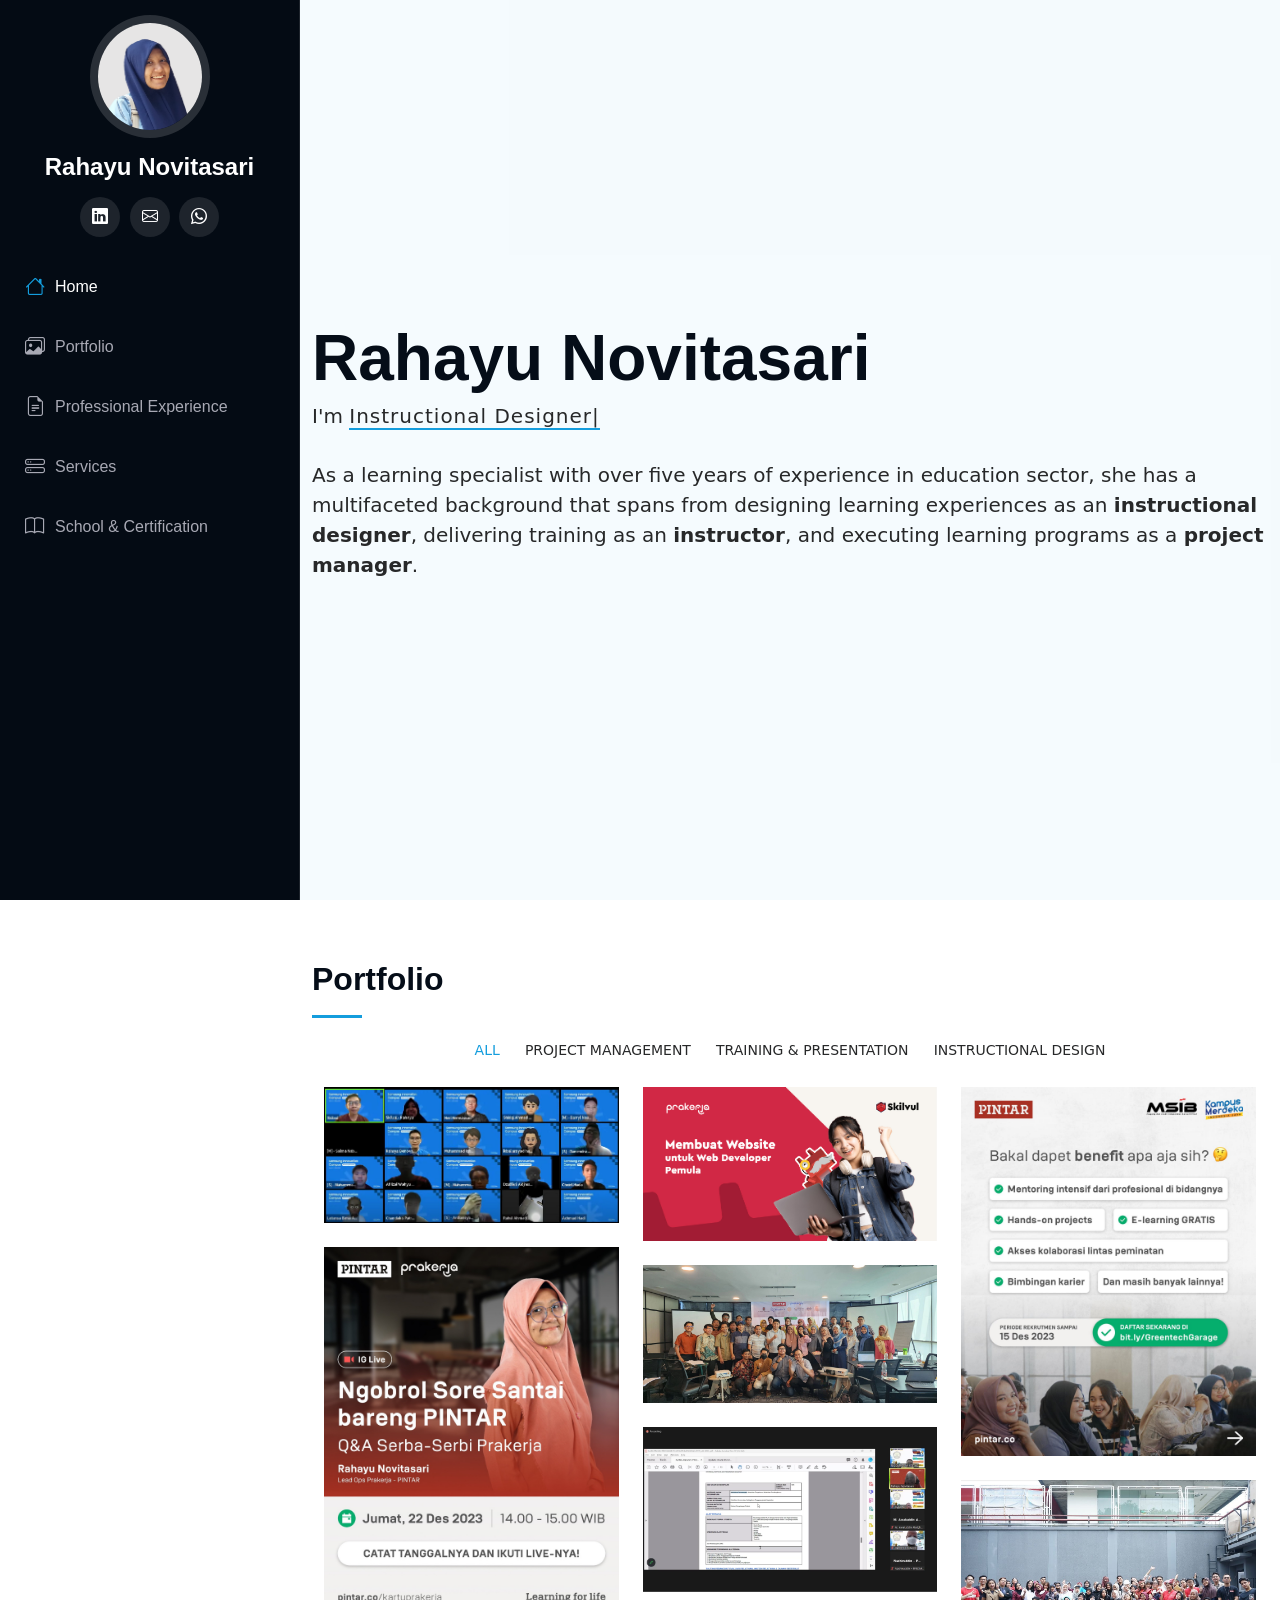
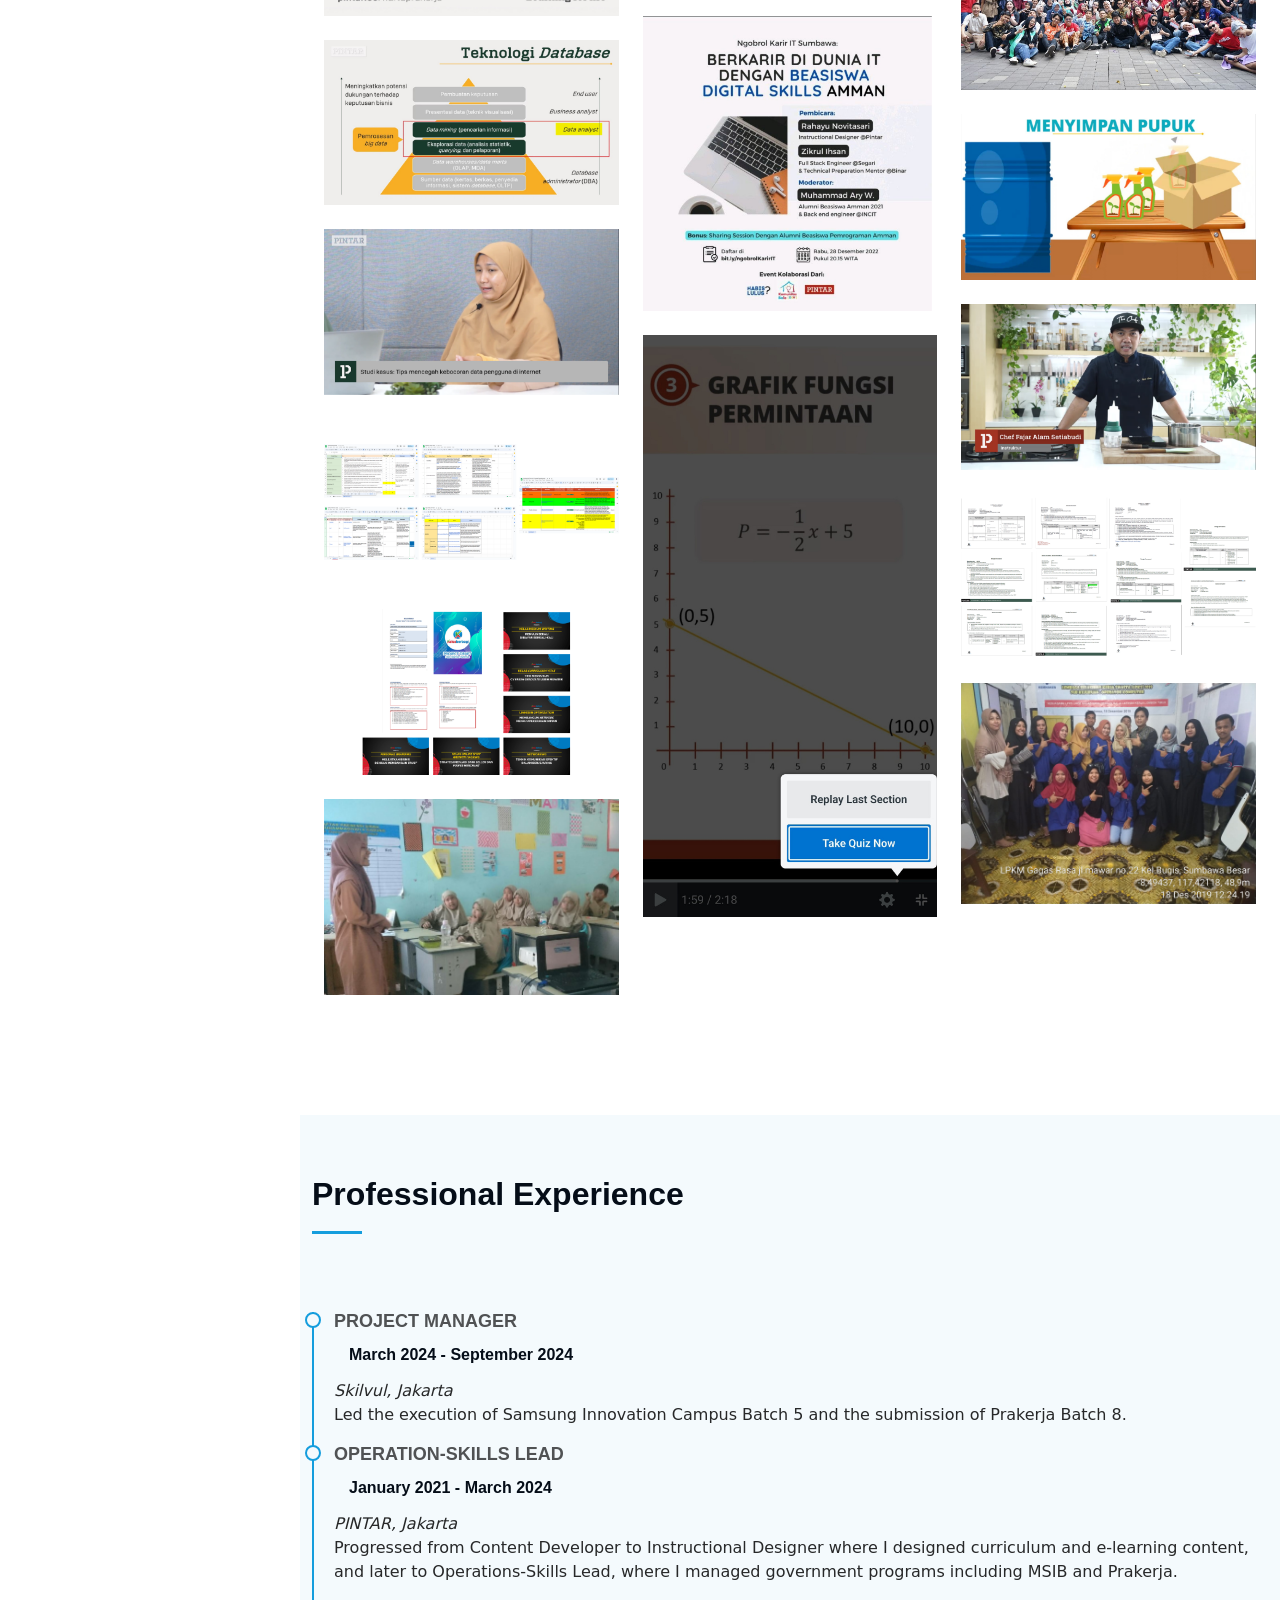
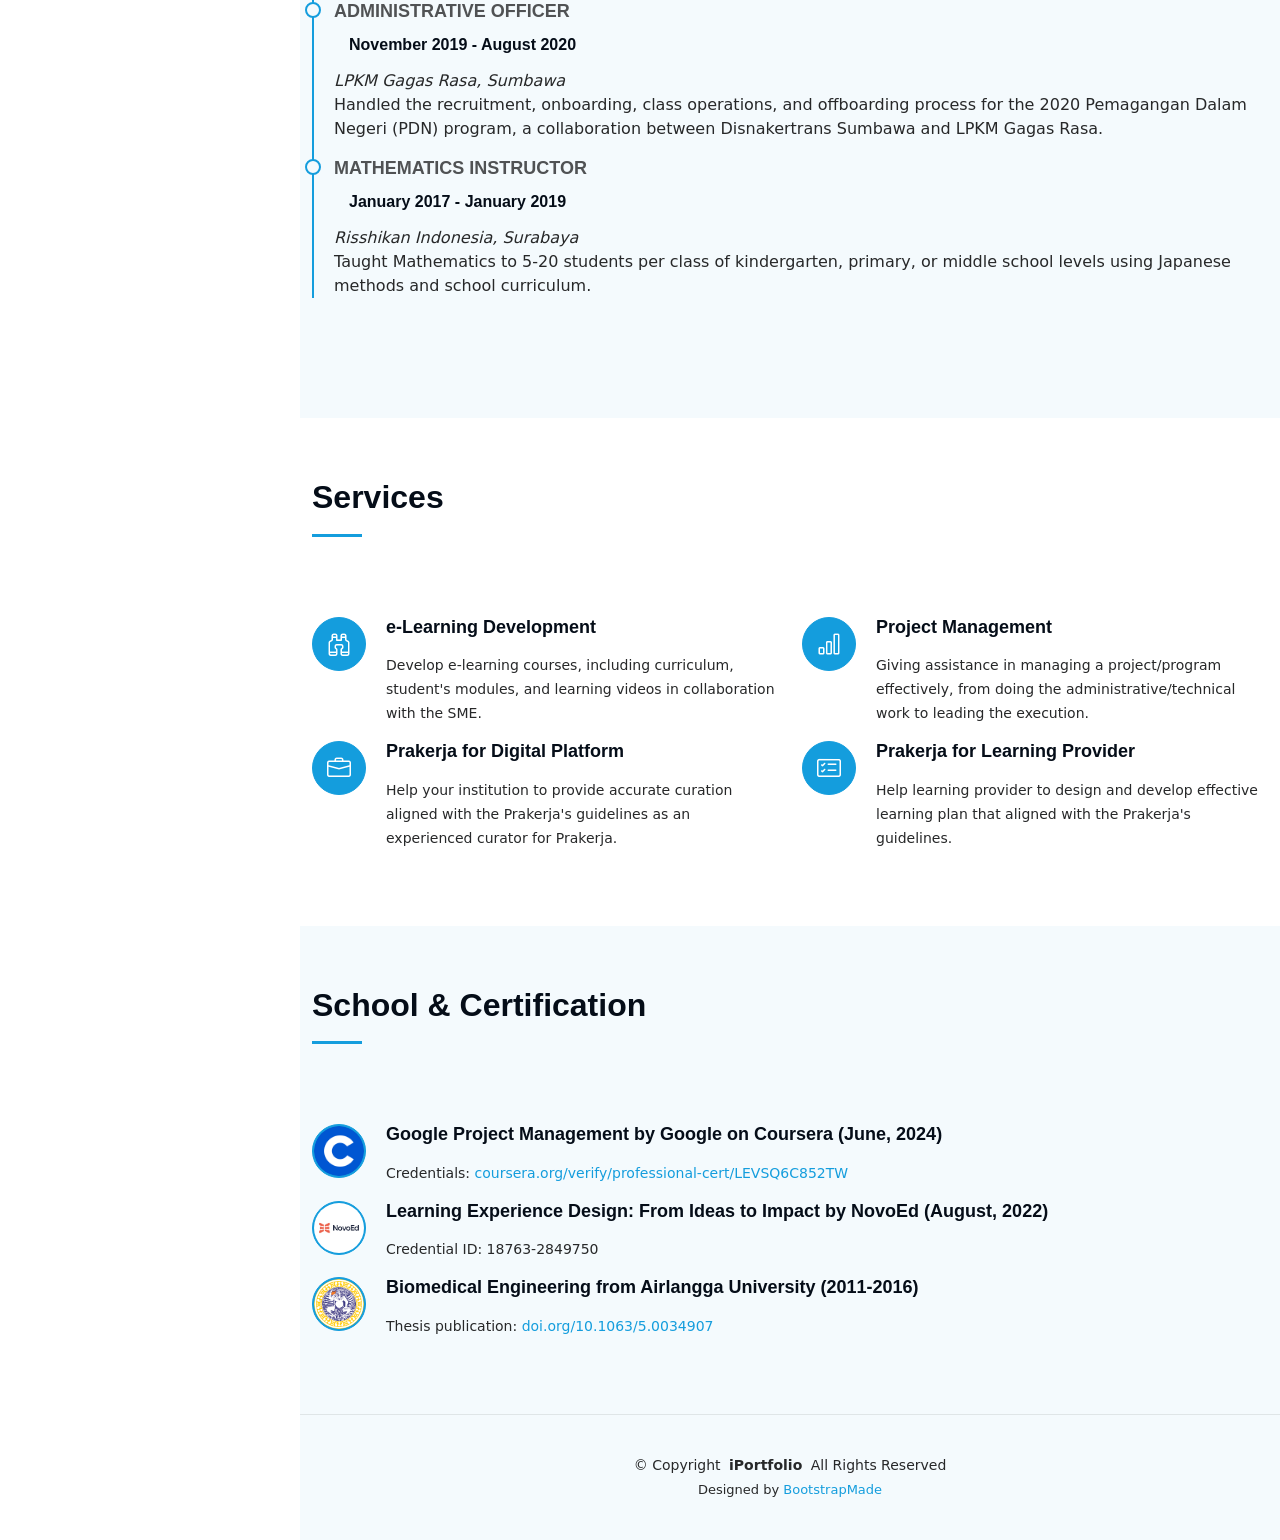
==== commit ae33e15c: "Update index.html" ====
--- a/index.html
+++ b/index.html
@@ -393,18 +393,18 @@
         <div class="row gy-6">
 
           <div class="col-lg-6 col-md-6 service-item d-flex">
+            <div class="icon flex-shrink-0"><i class="bi bi-binoculars"></i></div>
+            <div>
+              <h4 class="title"><a class="stretched-link">e-Learning Development</a></h4>
+              <p class="description">Develop e-learning courses, including curriculum, student's modules, and learning videos in collaboration with the SME.</p>
+            </div>
+          </div><!-- End Service Item -->
+
+          <div class="col-lg-6 col-md-6 service-item d-flex">
             <div class="icon flex-shrink-0"><i class="bi bi-bar-chart"></i></div>
             <div>
               <h4 class="title"><a class="stretched-link">Project Management</a></h4>
               <p class="description">Giving assistance in managing a project/program effectively, from doing the administrative/technical work to leading the execution.</p>
-            </div>
-          </div><!-- End Service Item -->
-
-          <div class="col-lg-6 col-md-6 service-item d-flex">
-            <div class="icon flex-shrink-0"><i class="bi bi-binoculars"></i></div>
-            <div>
-              <h4 class="title"><a class="stretched-link">e-Learning Development</a></h4>
-              <p class="description">Develop e-learning courses, including curriculum, student's modules, and learning videos in collaboration with the SME.</p>
             </div>
           </div><!-- End Service Item -->
 
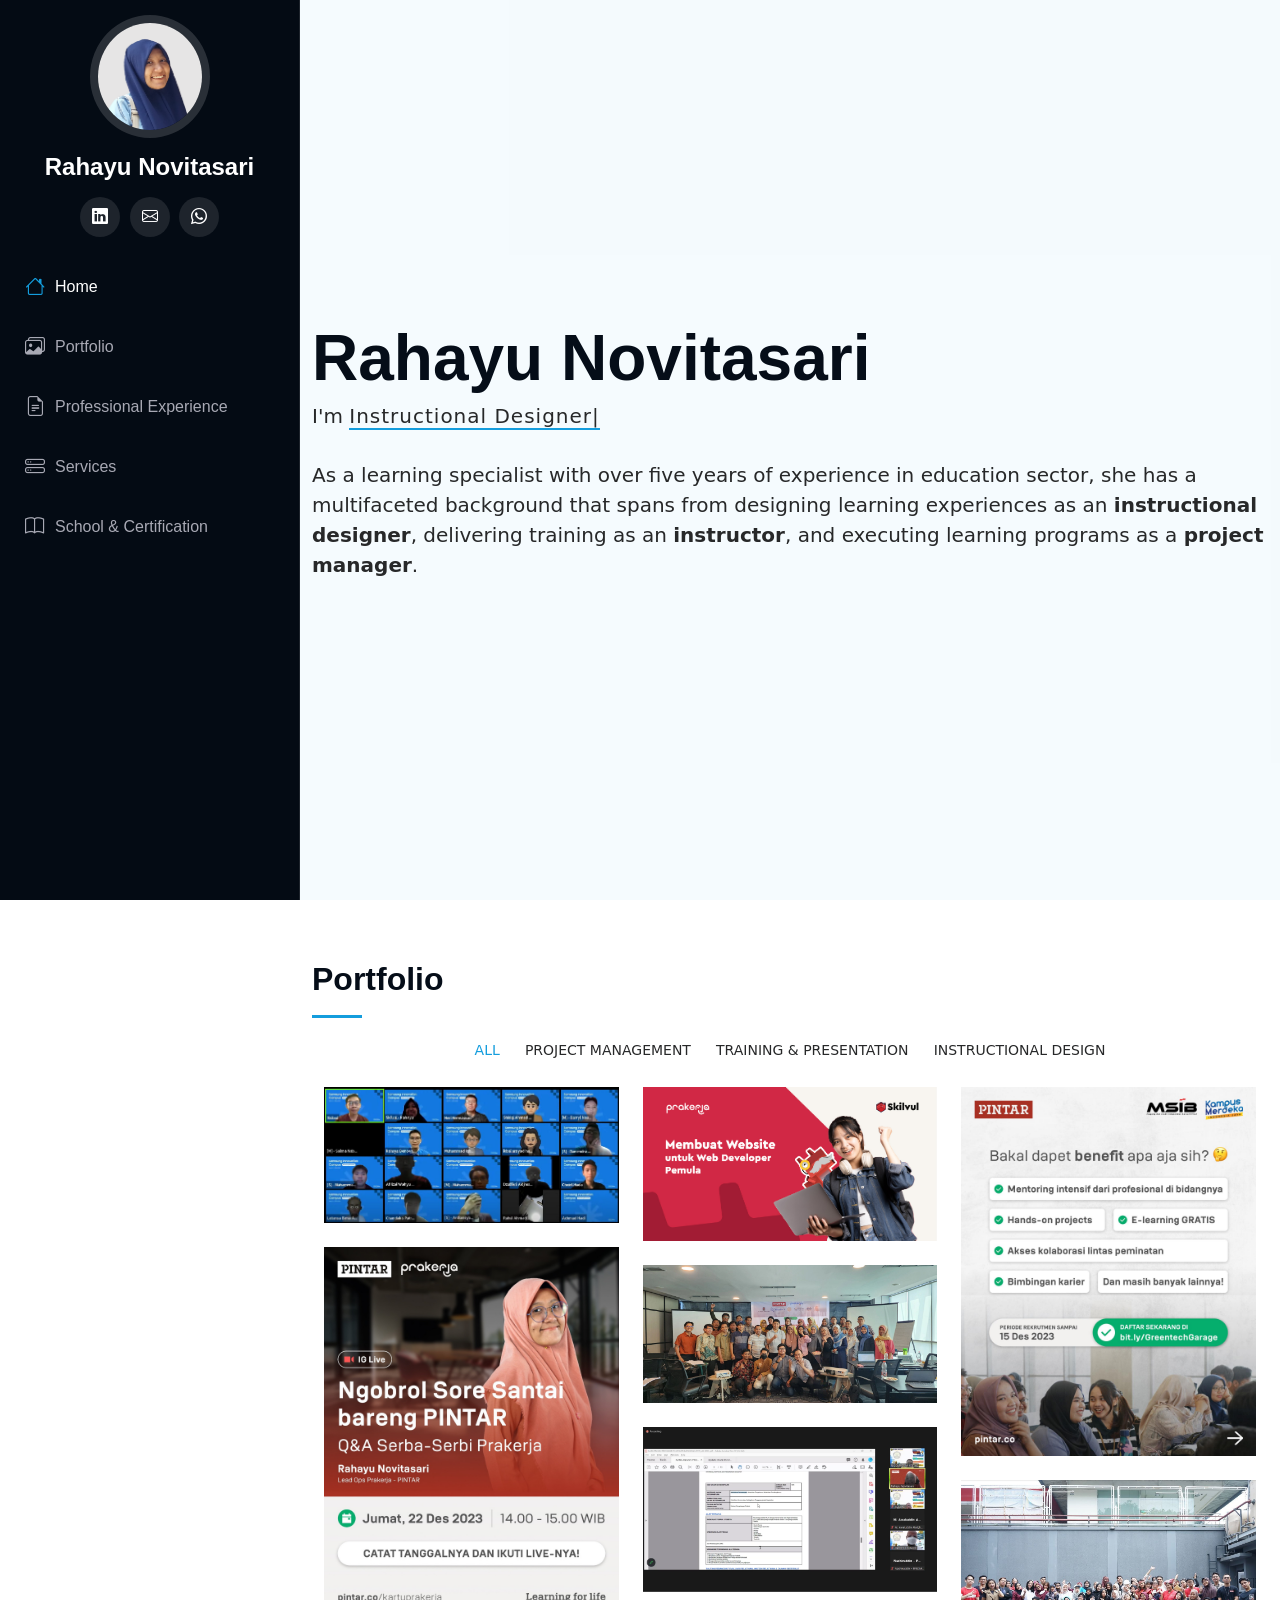
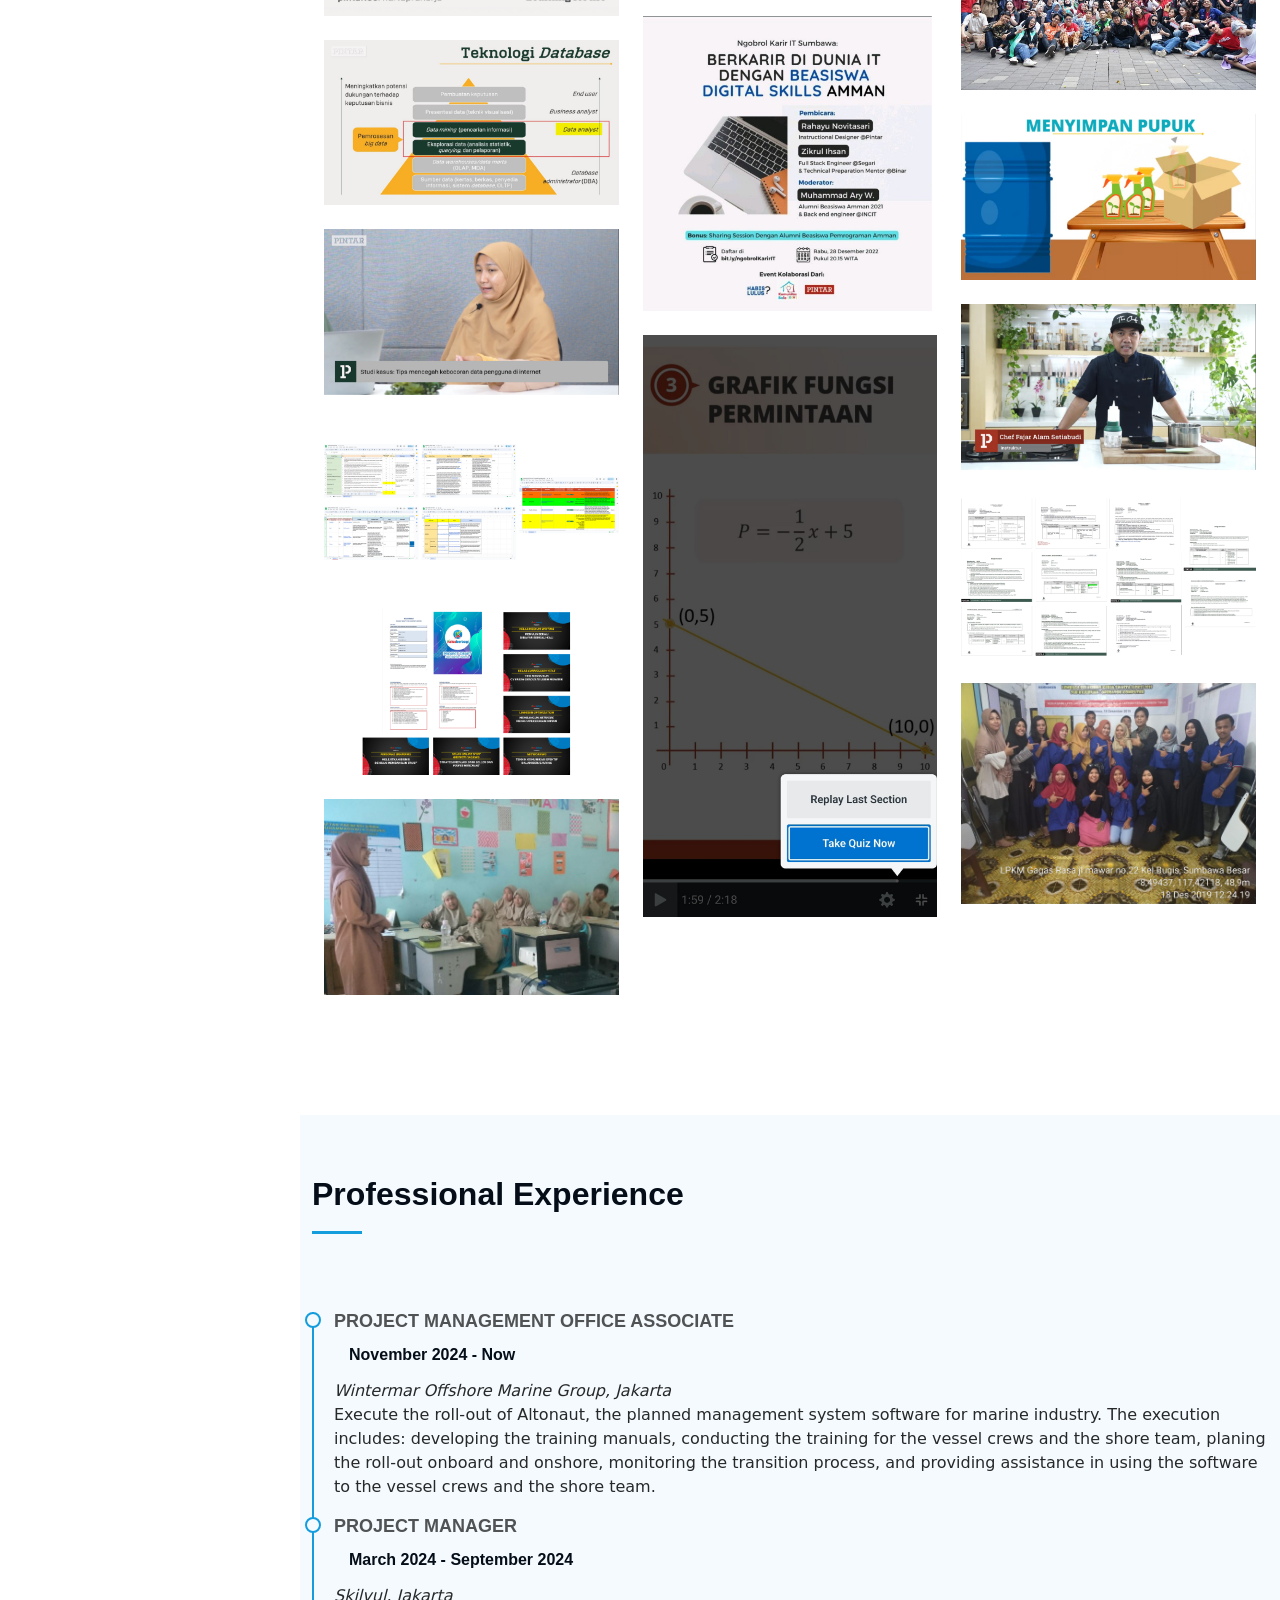
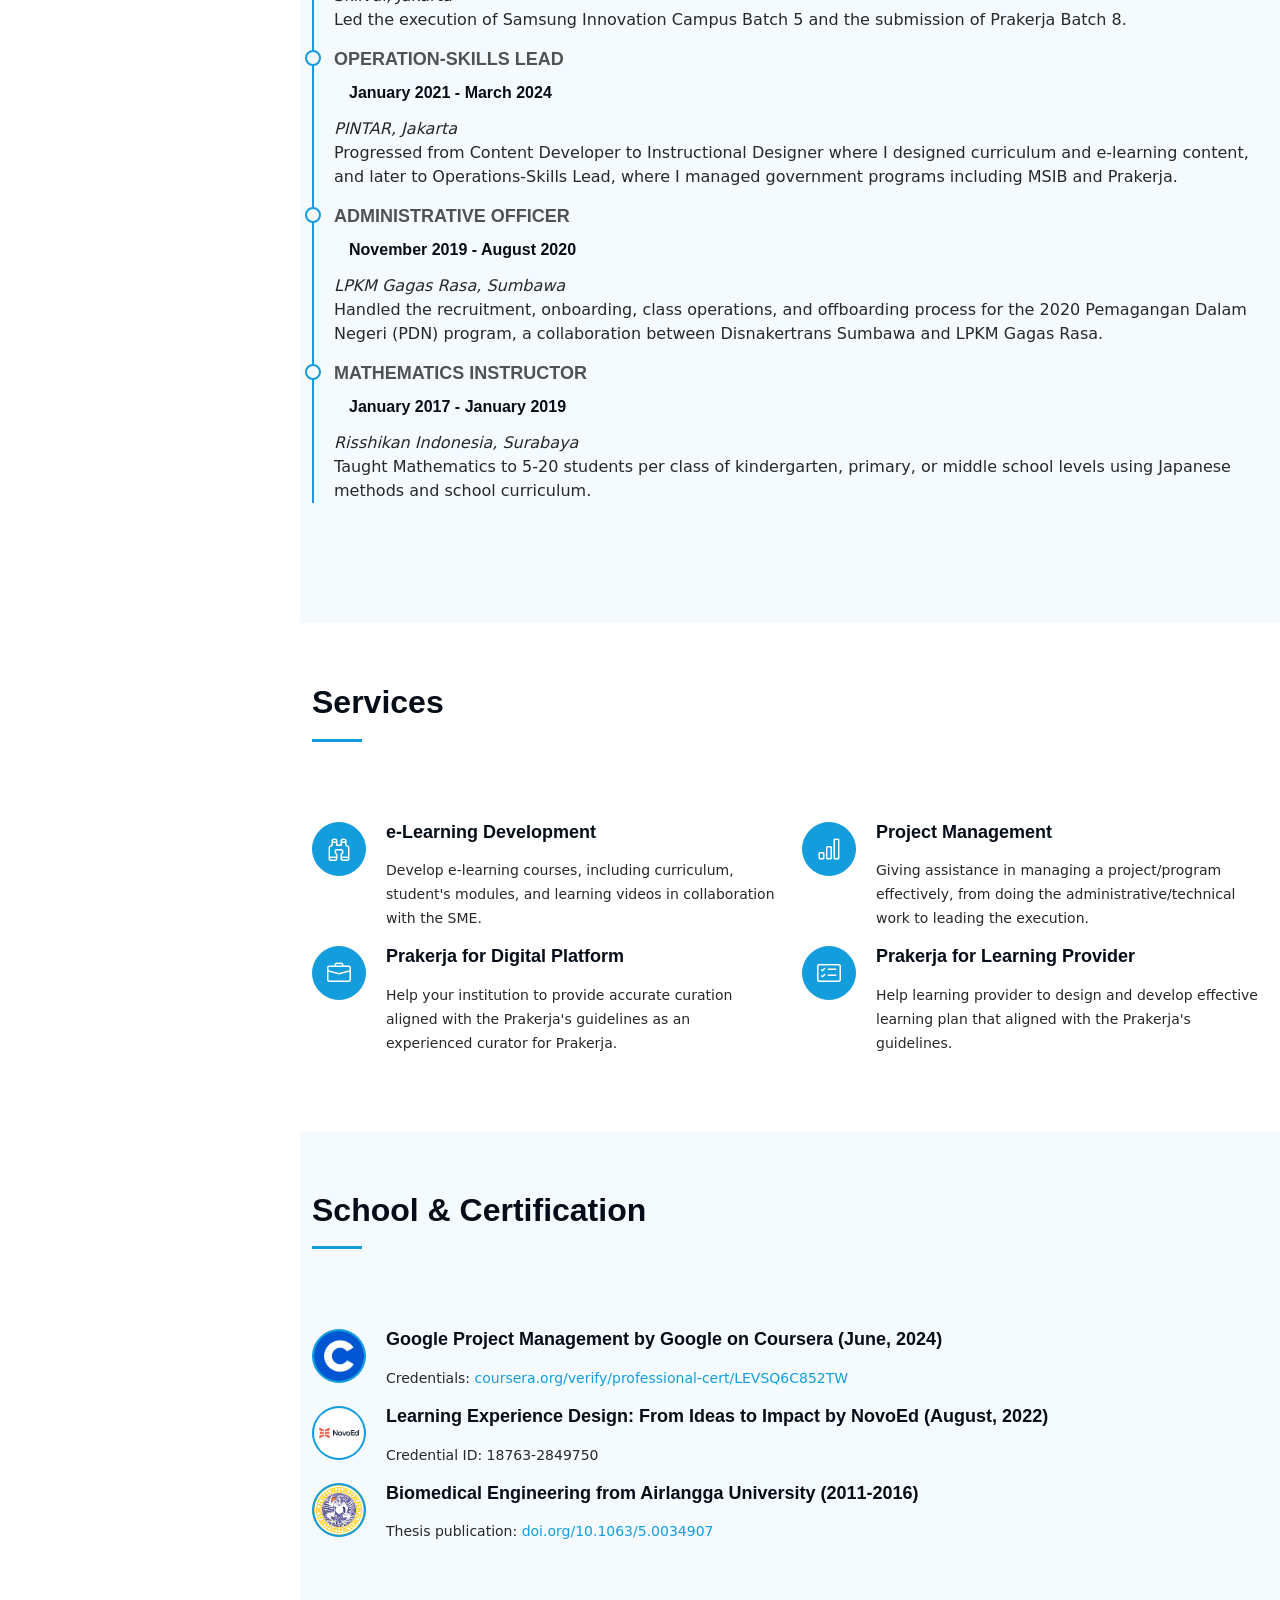
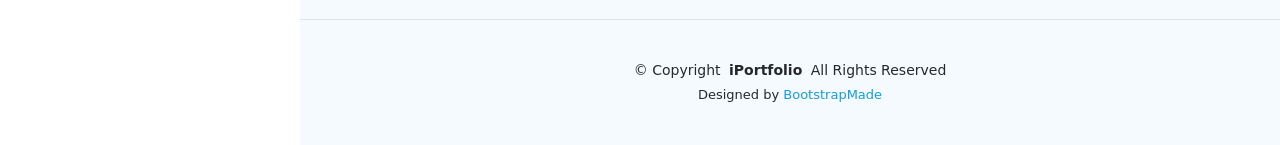
==== commit 664228ee: "Update index.html" ====
--- a/index.html
+++ b/index.html
@@ -344,6 +344,13 @@
 
           <div class="container section-title">
             <!--<h3 class="resume-title">Professional Experience</h3>-->
+            <div class="resume-item">
+              <h4>Project Management Office Associate</h4>
+              <h5>November 2024 - Now</h5>
+              <p><em>Wintermar Offshore Marine Group, Jakarta </em></p>
+              <p>Execute the roll-out of Altonaut, the planned management system software for marine industry. The execution includes: developing the training manuals, conducting the training for the vessel crews and the shore team, planing the roll-out onboard and onshore, monitoring the transition process, and providing assistance in using the software to the vessel crews and the shore team.</p>
+            </div><!-- Edn Resume Item -->
+            
             <div class="resume-item">
               <h4>Project Manager</h4>
               <h5>March 2024 - September 2024</h5>
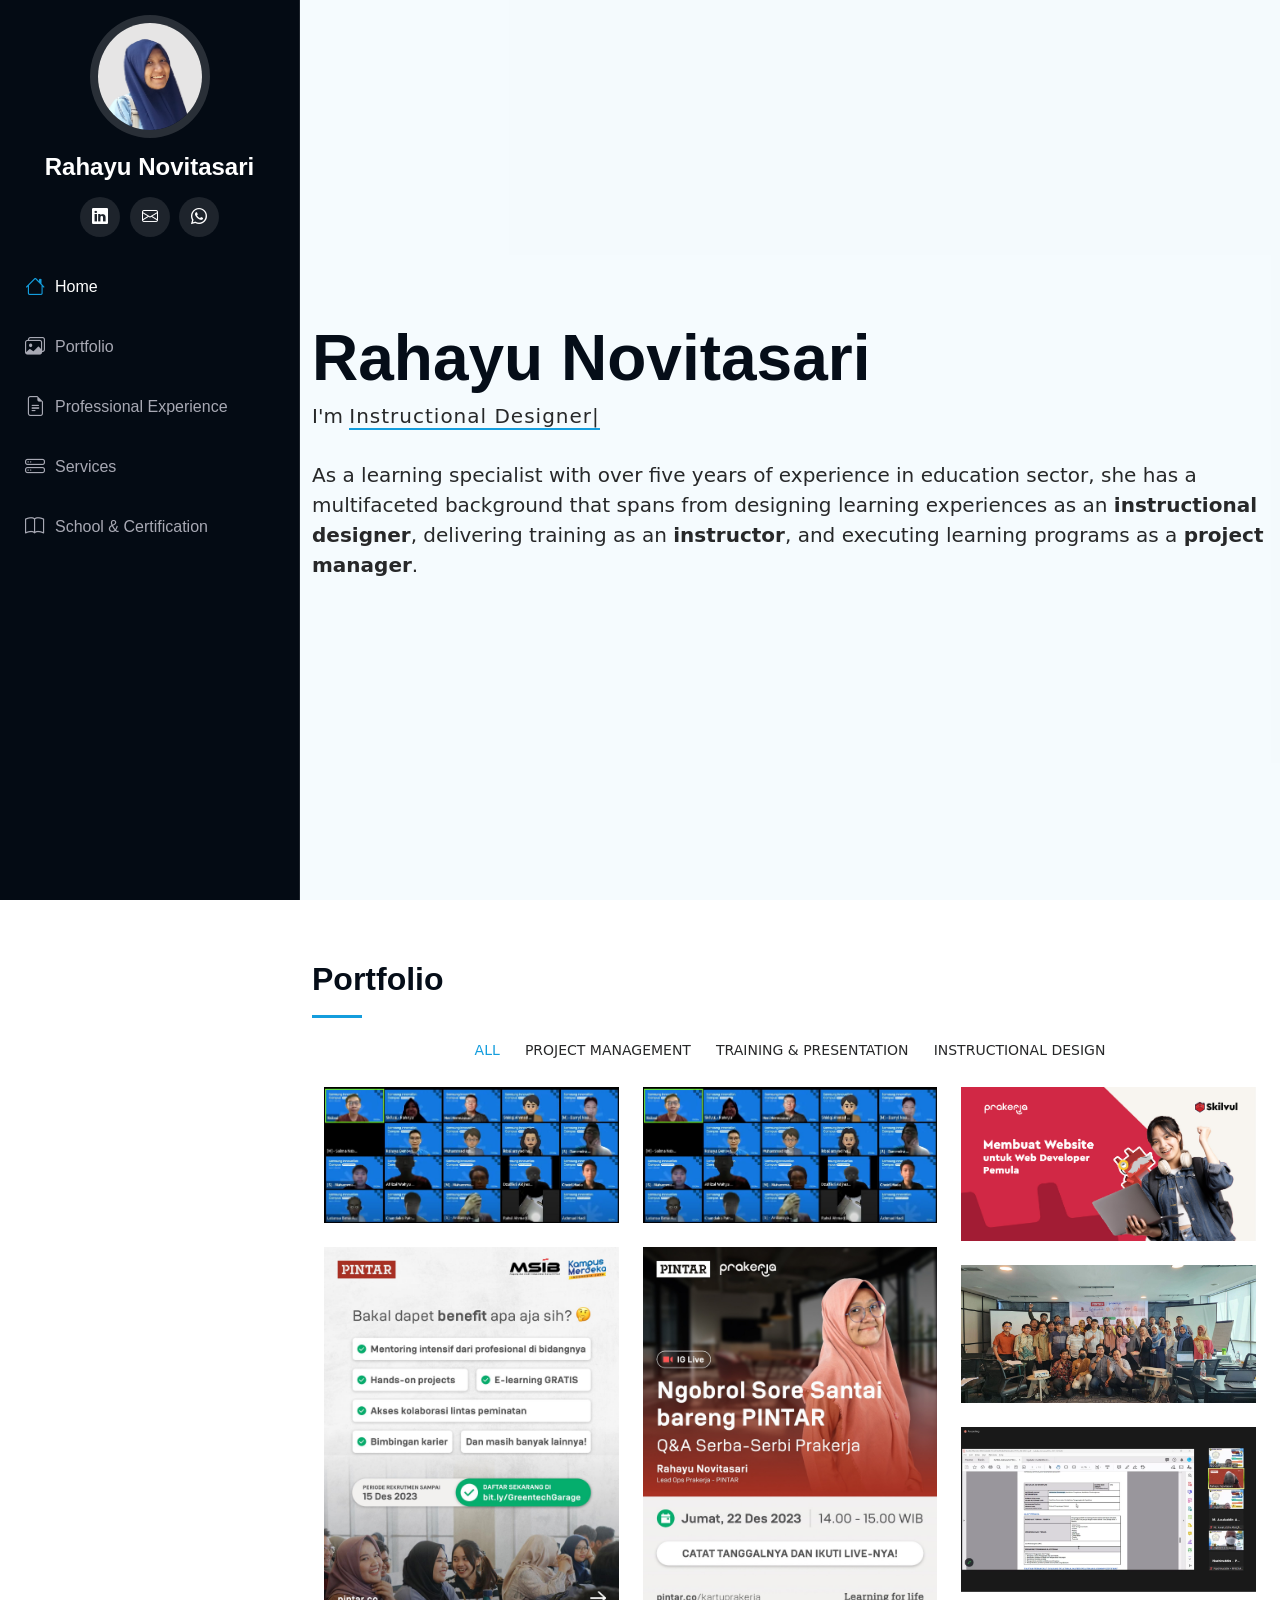
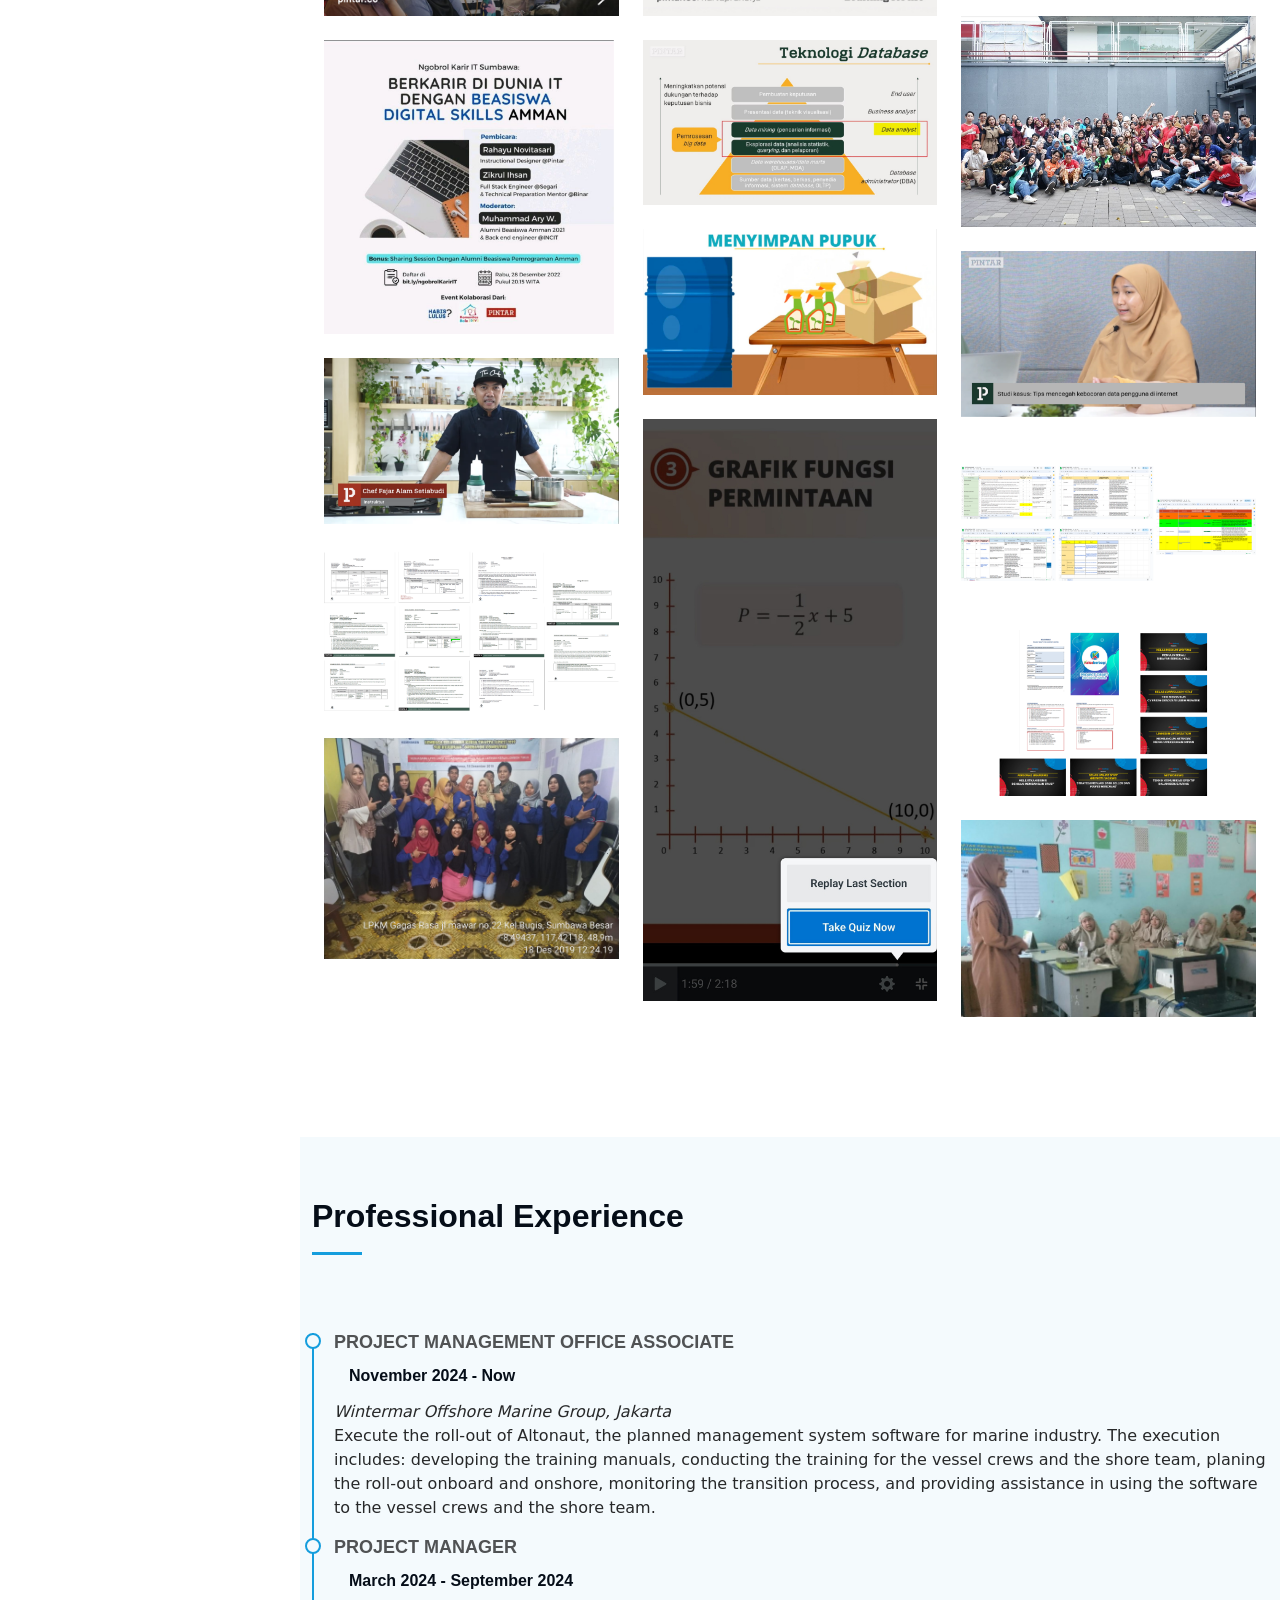
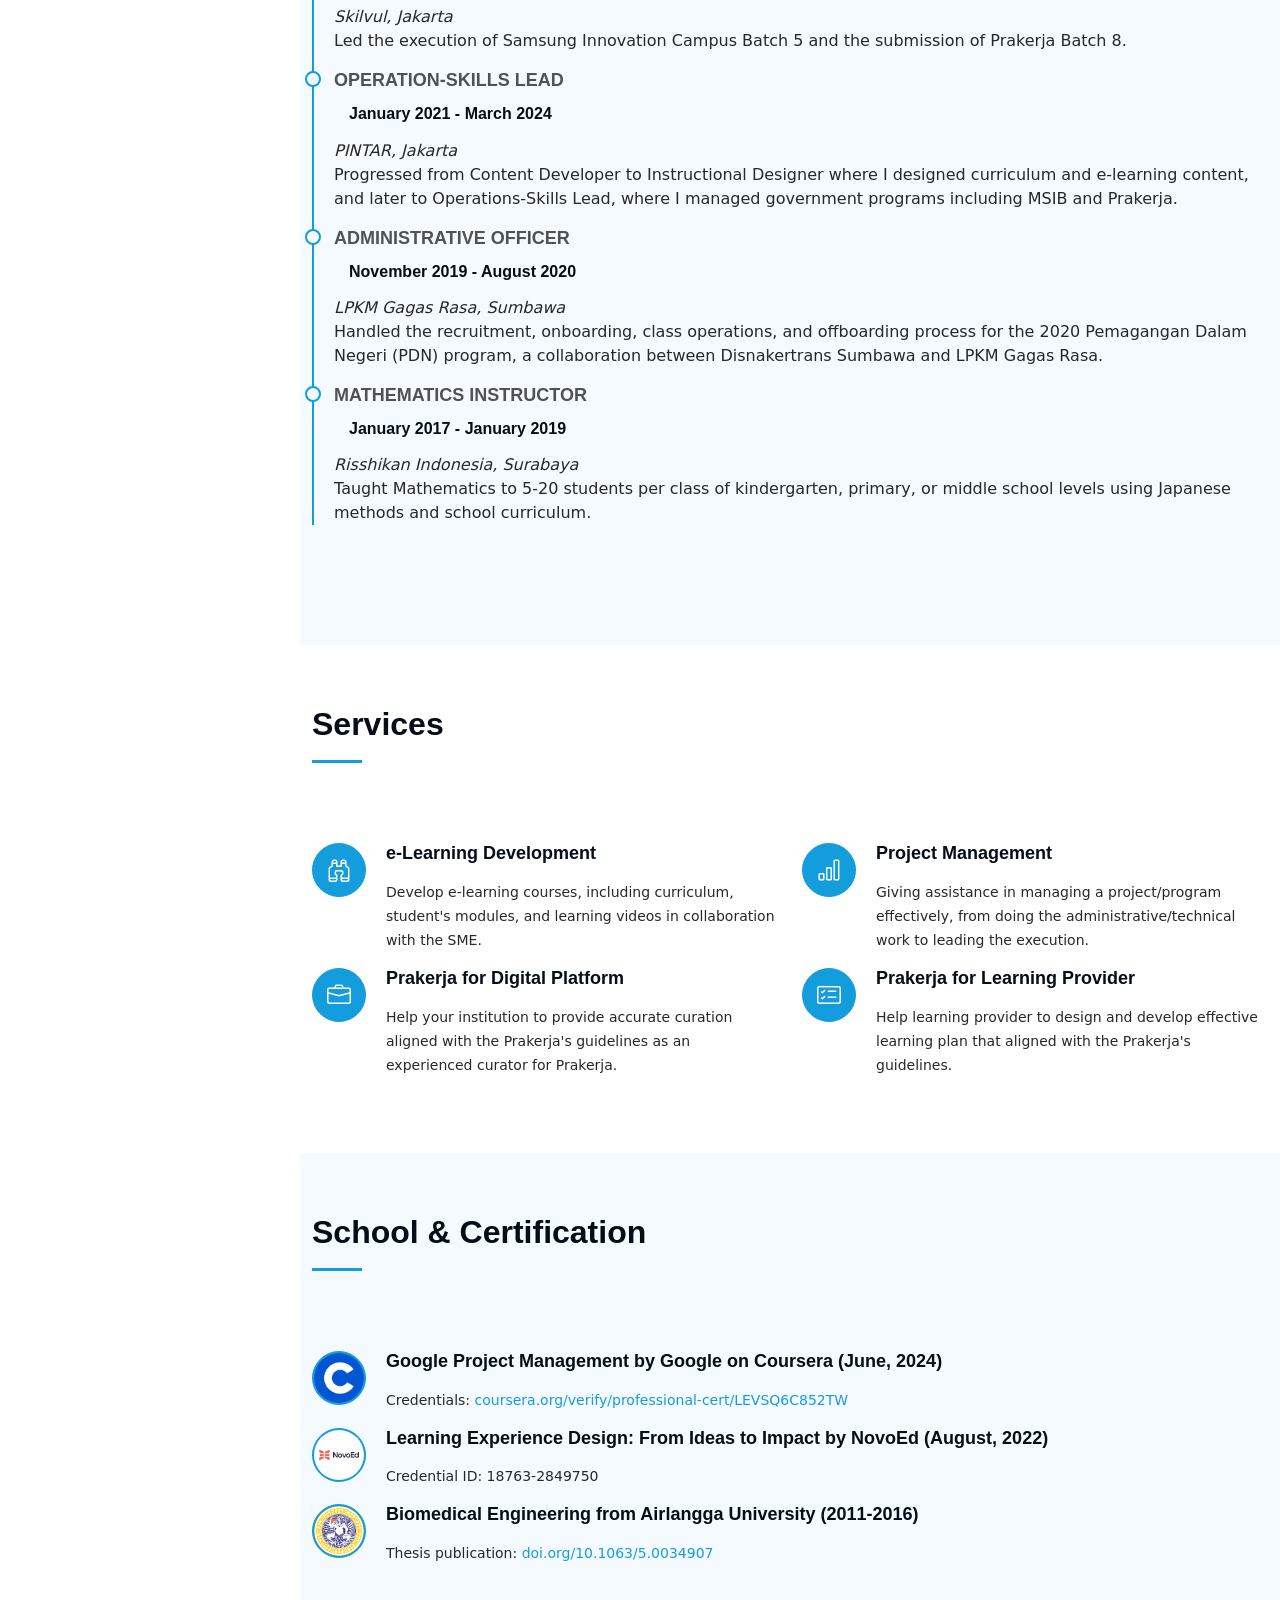
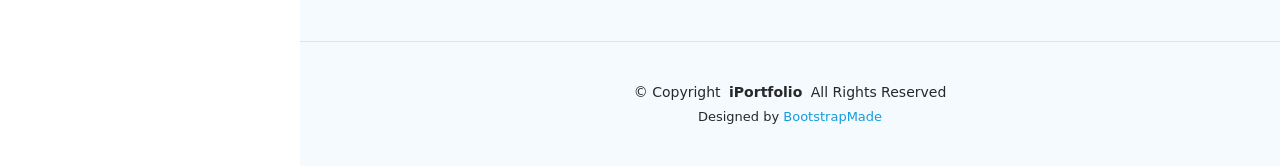
==== commit 32d80cf9: "Update index.html" ====
--- a/index.html
+++ b/index.html
@@ -105,6 +105,18 @@
           </ul><!-- End Portfolio Filters -->
 
           <div class="row gy-4 isotope-container">
+
+            <div class="col-lg-4 col-md-6 portfolio-item isotope-item filter-PM">
+              <div class="portfolio-content h-100">
+                <img src="assets/img/portfolio/SIC.jpeg" class="img-fluid" alt="">
+                <div class="portfolio-info">
+                  <h4>Project Management</h4>
+                  <p>Altonaut Training Onboard</p>
+                  <a href="assets/img/portfolio/Wintermar2.jpeg" title="Train the vessel crews on how to use Altonaut app on the tablet." data-gallery="portfolio-gallery-PM" class="glightbox preview-link"><i class="bi bi-zoom-in"></i></a>
+                  <!--<a href="portfolio-details.html" title="More Details" class="details-link"><i class="bi bi-link-45deg"></i></a>-->
+                </div>
+              </div>
+            </div><!-- End Portfolio Item -->
 
             <div class="col-lg-4 col-md-6 portfolio-item isotope-item filter-PM">
               <div class="portfolio-content h-100">
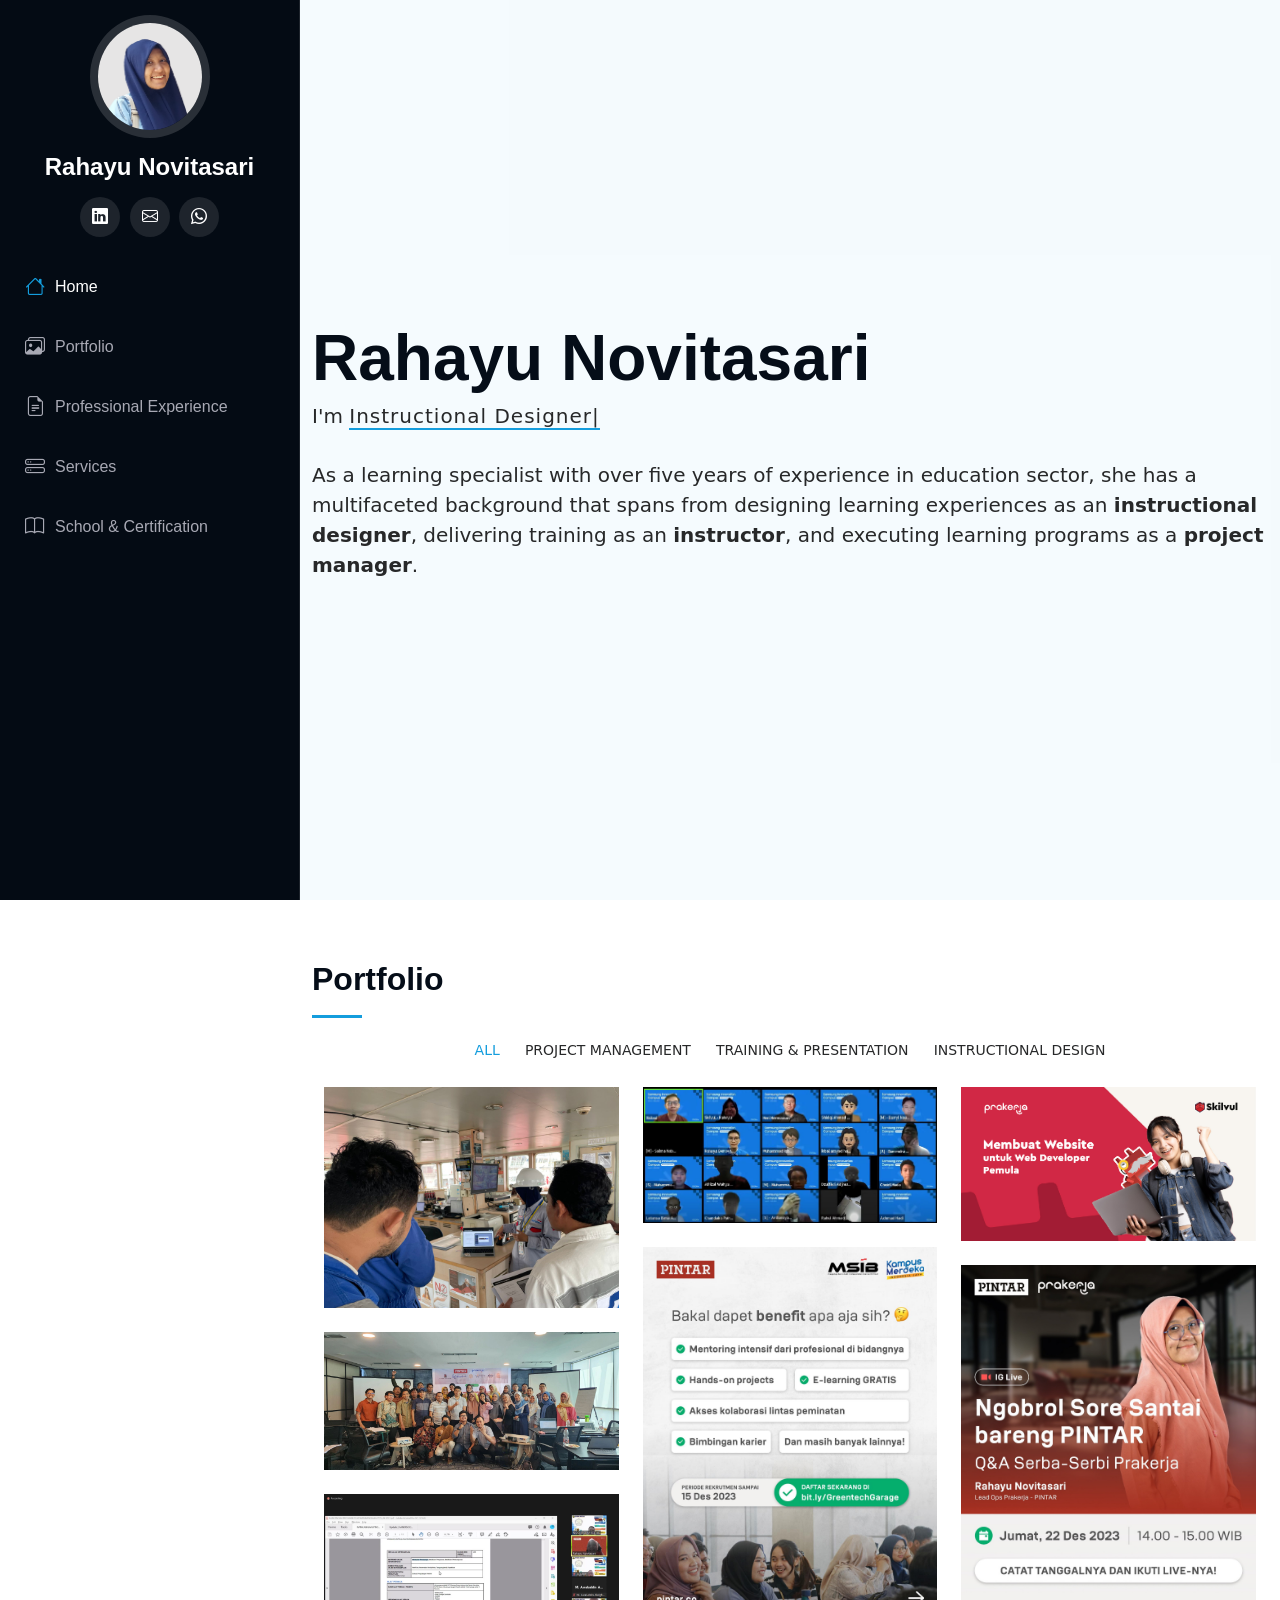
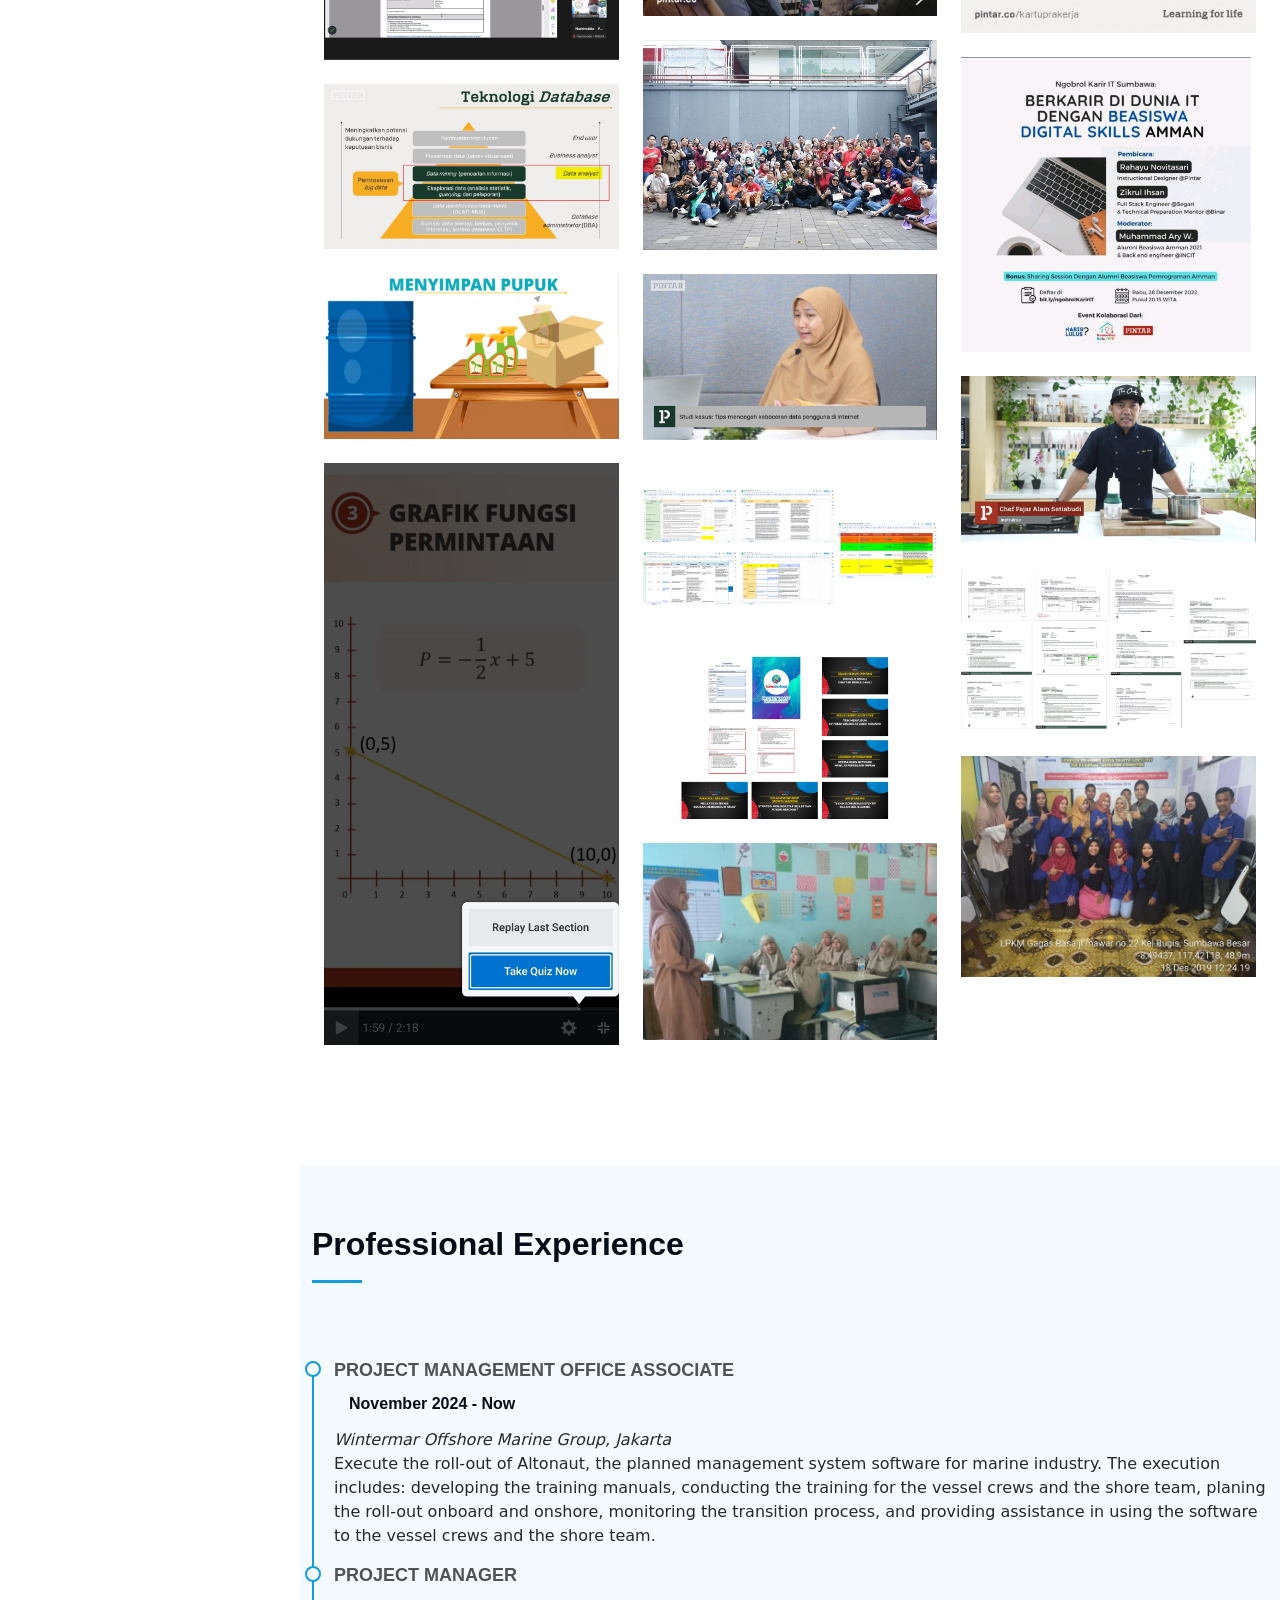
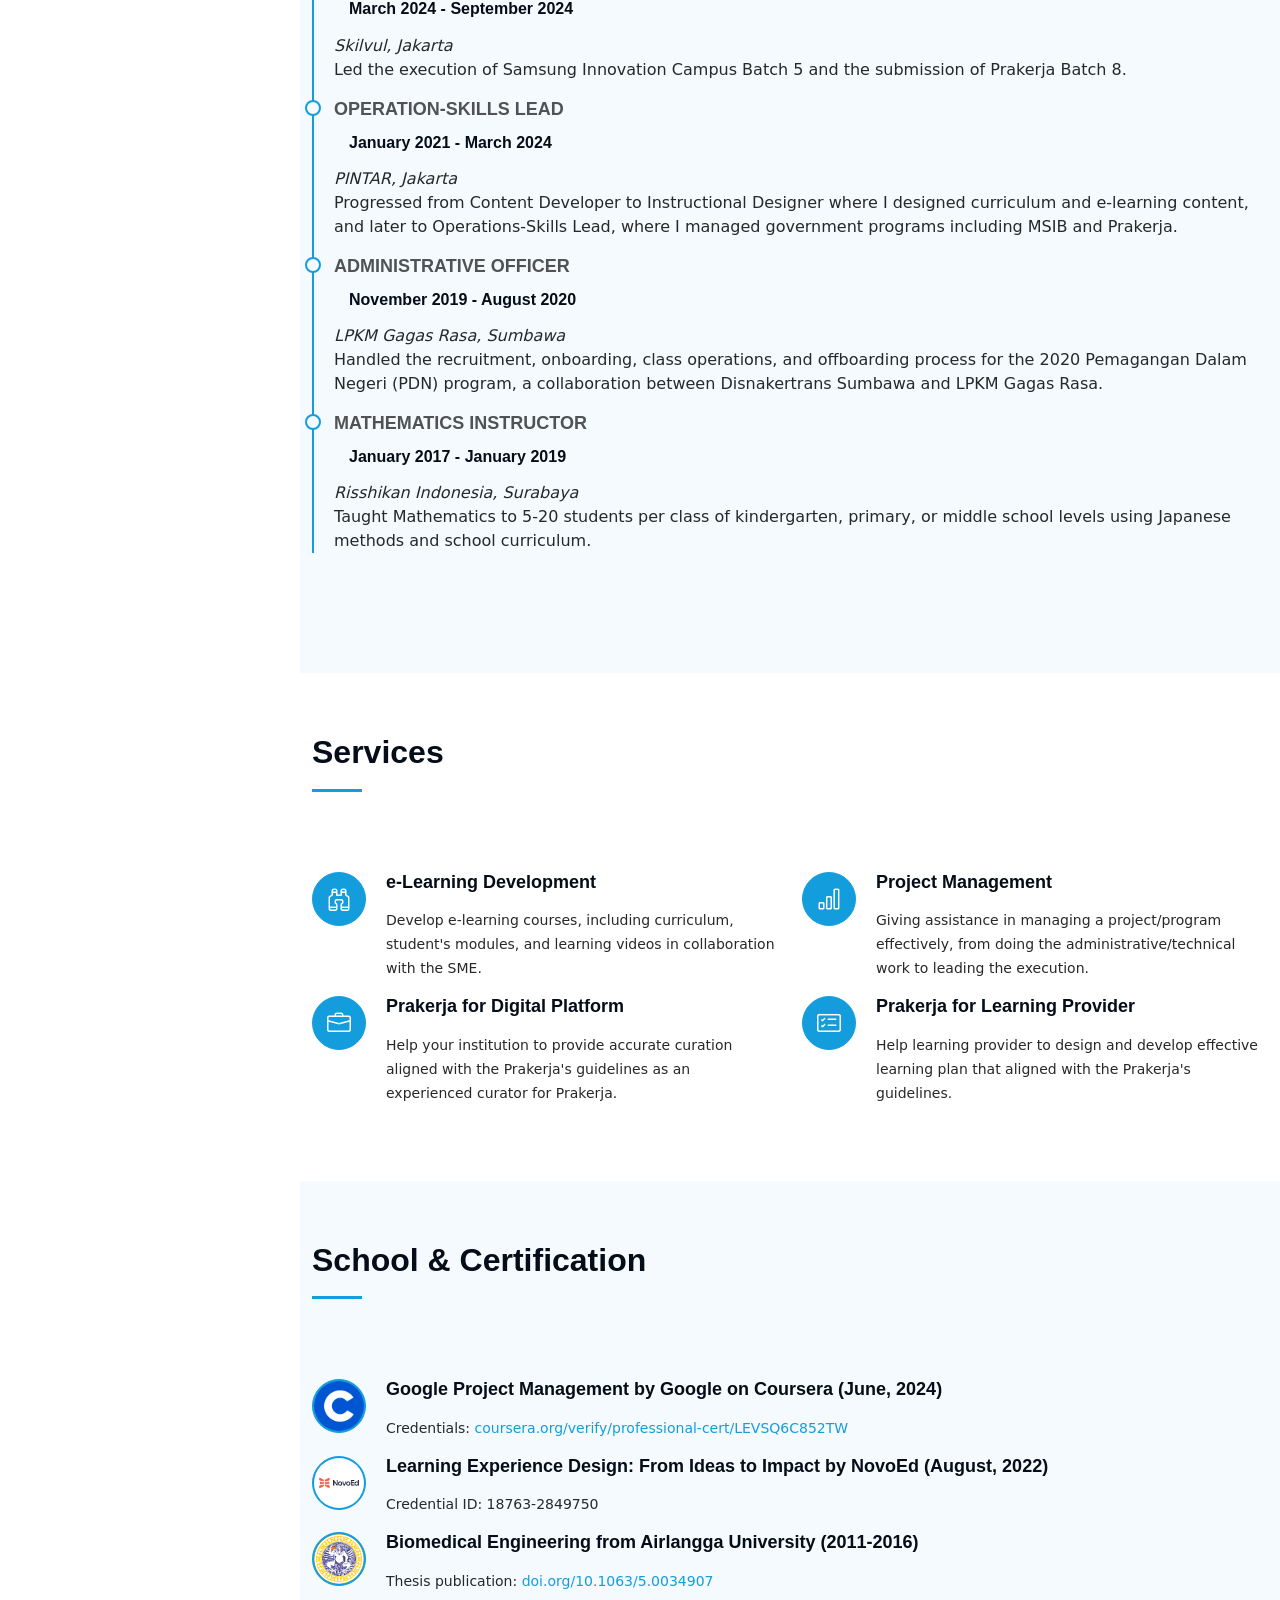
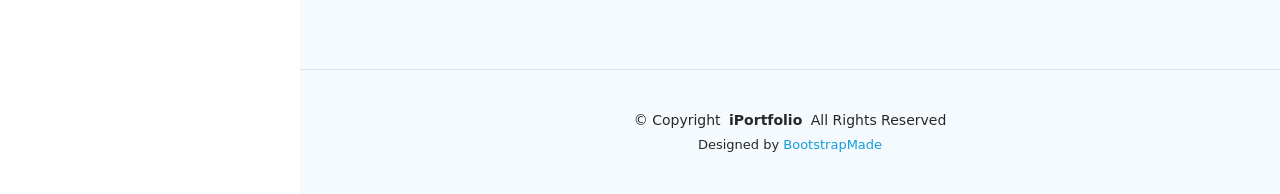
==== commit 57ca292b: "Update index.html" ====
--- a/index.html
+++ b/index.html
@@ -108,11 +108,11 @@
 
             <div class="col-lg-4 col-md-6 portfolio-item isotope-item filter-PM">
               <div class="portfolio-content h-100">
-                <img src="assets/img/portfolio/SIC.jpeg" class="img-fluid" alt="">
+                <img src="assets/img/portfolio/Wintermar2.JPEG" class="img-fluid" alt="">
                 <div class="portfolio-info">
                   <h4>Project Management</h4>
                   <p>Altonaut Training Onboard</p>
-                  <a href="assets/img/portfolio/Wintermar2.jpeg" title="Train the vessel crews on how to use Altonaut app on the tablet." data-gallery="portfolio-gallery-PM" class="glightbox preview-link"><i class="bi bi-zoom-in"></i></a>
+                  <a href="assets/img/portfolio/Wintermar2.JPEG" title="Train the vessel crews on how to use Altonaut app on the tablet." data-gallery="portfolio-gallery-PM" class="glightbox preview-link"><i class="bi bi-zoom-in"></i></a>
                   <!--<a href="portfolio-details.html" title="More Details" class="details-link"><i class="bi bi-link-45deg"></i></a>-->
                 </div>
               </div>
